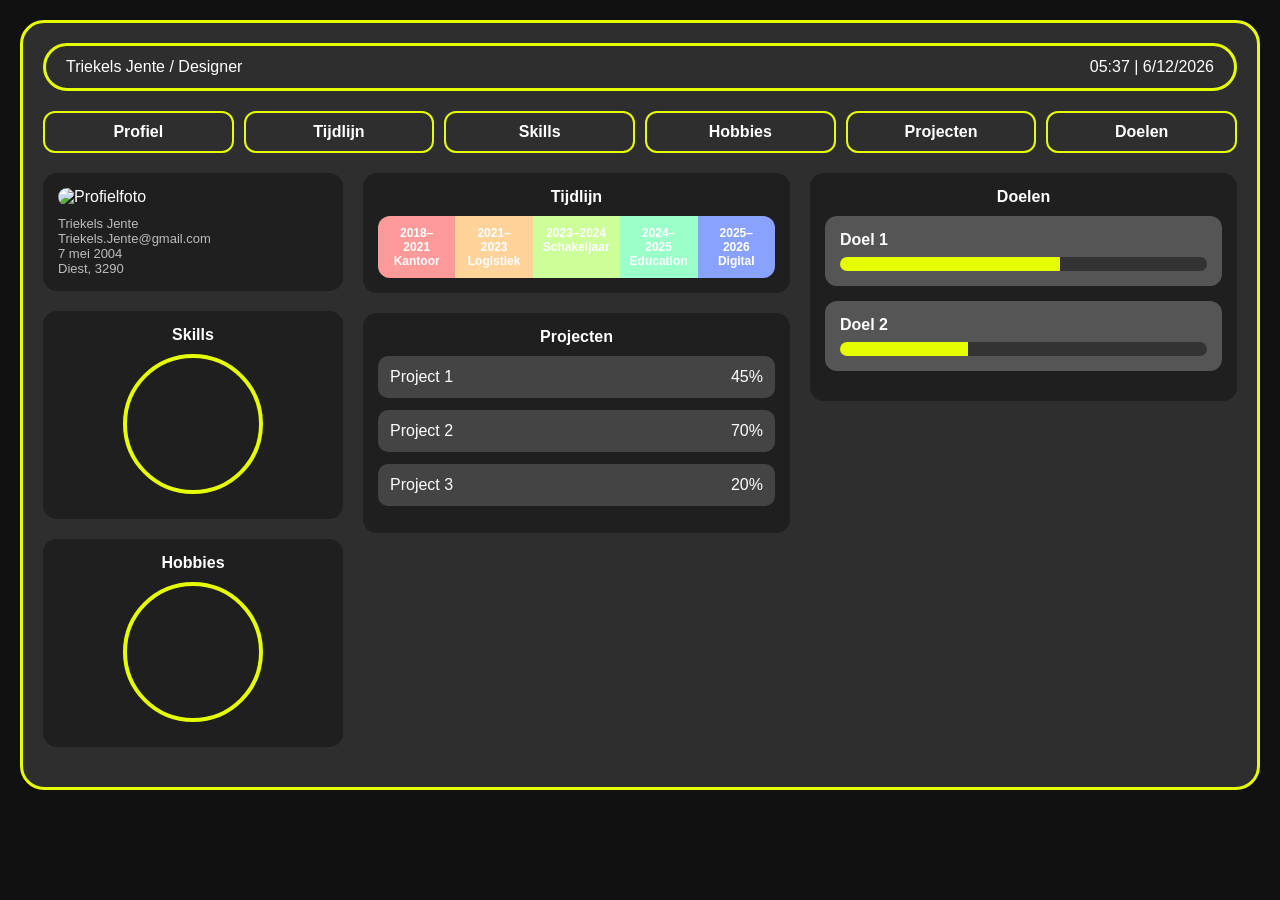
==== index.html @ 3370ee52 "De oorspronkelijke dashboard-code is opgesplitst in drie aparte bestanden Er is een logische mappens" ====
<!DOCTYPE html>
<html lang="nl">
<head>
    <meta charset="UTF-8">
    <meta name="viewport" content="width=device-width, initial-scale=1.0">
    <title>Dashboard Triekels Jente</title>

    <!-- CSS -->
    <link rel="stylesheet" href="stijl.css">

</head>
<body>

<div class="dashboard">

    <!-- Header -->
    <header class="dashboard-header">
        <div class="dashboard-title">Triekels Jente / Designer</div>
        <div class="dashboard-time" id="clock"></div>
    </header>

    <!-- Navigation -->
    <nav class="dashboard-nav">
        <div class="nav-item">Profiel</div>
        <div class="nav-item">Tijdlijn</div>
        <div class="nav-item">Skills</div>
        <div class="nav-item">Hobbies</div>
        <div class="nav-item">Projecten</div>
        <div class="nav-item">Doelen</div>
    </nav>

    <!-- Content -->
    <main class="dashboard-content">

        <!-- Left column -->
        <section class="column-left">

            <div class="panel profile-card">
                <img src="https://via.placeholder.com/260x180" alt="Profielfoto">
                <div class="profile-info">
                    Triekels Jente<br>
                    Triekels.Jente@gmail.com<br>
                    7 mei 2004<br>
                    Diest, 3290
                </div>
            </div>

            <div class="panel">
                <div class="panel-title">Skills</div>
                <div class="chart-placeholder"></div>
            </div>

            <div class="panel">
                <div class="panel-title">Hobbies</div>
                <div class="chart-placeholder"></div>
            </div>

        </section>

        <!-- Middle column -->
        <section class="column-middle">

            <div class="panel">
                <div class="panel-title">Tijdlijn</div>
                <div class="timeline">
                    <div class="timeline-block kantoor">2018–2021<br>Kantoor</div>
                    <div class="timeline-block logistiek">2021–2023<br>Logistiek</div>
                    <div class="timeline-block schakeljaar">2023–2024<br>Schakeljaar</div>
                    <div class="timeline-block education">2024–2025<br>Education</div>
                    <div class="timeline-block digital">2025–2026<br>Digital</div>
                </div>
            </div>

            <div class="panel">
                <div class="panel-title">Projecten</div>
                <div class="project"><span>Project 1</span><span>45%</span></div>
                <div class="project"><span>Project 2</span><span>70%</span></div>
                <div class="project"><span>Project 3</span><span>20%</span></div>
            </div>

        </section>

        <!-- Right column -->
        <section class="column-right">

            <div class="panel">
                <div class="panel-title">Doelen</div>

                <div class="goal">
                    <strong>Doel 1</strong>
                    <div class="progress-bar">
                        <div class="progress" data-progress="60"></div>
                    </div>
                </div>

                <div class="goal">
                    <strong>Doel 2</strong>
                    <div class="progress-bar">
                        <div class="progress" data-progress="35"></div>
                    </div>
                </div>

            </div>

        </section>

    </main>
</div>

<!-- JavaScript -->
<script defer src="javascript.js"></script>
</body>
</html>
---- stijl.css ----
:root {
    --bg-dark: #2e2e2e;
    --bg-panel: #1f1f1f;
    --accent: #e6ff00;
    --text-light: #ffffff;
    --text-muted: #bdbdbd;
    --panel-radius: 14px;
}

* {
    box-sizing: border-box;
    font-family: Arial, Helvetica, sans-serif;
}

body {
    margin: 0;
    background: #111;
    color: var(--text-light);
}

.dashboard {
    margin: 20px;
    border: 3px solid var(--accent);
    border-radius: 24px;
    padding: 20px;
    background: var(--bg-dark);
}

/* Header */
.dashboard-header {
    display: flex;
    justify-content: space-between;
    align-items: center;
    border: 3px solid var(--accent);
    border-radius: 30px;
    padding: 12px 20px;
    margin-bottom: 20px;
}

/* Navigation */
.dashboard-nav {
    display: grid;
    grid-template-columns: repeat(6, 1fr);
    gap: 10px;
    margin-bottom: 20px;
}

.nav-item {
    border: 2px solid var(--accent);
    border-radius: 12px;
    text-align: center;
    padding: 10px;
    font-weight: bold;
    cursor: pointer;
}

/* Layout */
.dashboard-content {
    display: grid;
    grid-template-columns: 300px 1fr 1fr;
    gap: 20px;
}

/* Panels */
.panel {
    background: var(--bg-panel);
    border-radius: var(--panel-radius);
    padding: 15px;
    margin-bottom: 20px;
}

.panel-title {
    text-align: center;
    font-weight: bold;
    margin-bottom: 10px;
}

/* Profile */
.profile-card img {
    width: 100%;
    border-radius: 12px;
    margin-bottom: 10px;
}

.profile-info {
    font-size: 13px;
    color: var(--text-muted);
}

/* Timeline */
.timeline {
    display: flex;
    border-radius: 12px;
    overflow: hidden;
}

.timeline-block {
    flex: 1;
    padding: 10px;
    font-size: 12px;
    font-weight: bold;
    text-align: center;
}

.kantoor { background: #ff9a9a; }
.logistiek { background: #ffd39a; }
.schakeljaar { background: #ccff99; }
.education { background: #9affc9; }
.digital { background: #8aa2ff; }

/* Projects */
.project {
    display: flex;
    justify-content: space-between;
    background: #444;
    padding: 12px;
    border-radius: 10px;
    margin-bottom: 12px;
}

/* Goals */
.goal {
    background: #555;
    border-radius: 12px;
    padding: 15px;
    margin-bottom: 15px;
}

.progress-bar {
    background: #333;
    height: 14px;
    border-radius: 10px;
    overflow: hidden;
    margin-top: 8px;
}

.progress {
    background: var(--accent);
    height: 100%;
    width: 0%;
    transition: width 0.6s ease;
}

/* Charts placeholder */
.chart-placeholder {
    width: 140px;
    height: 140px;
    border-radius: 50%;
    border: 4px solid var(--accent);
    margin: 10px auto;
}
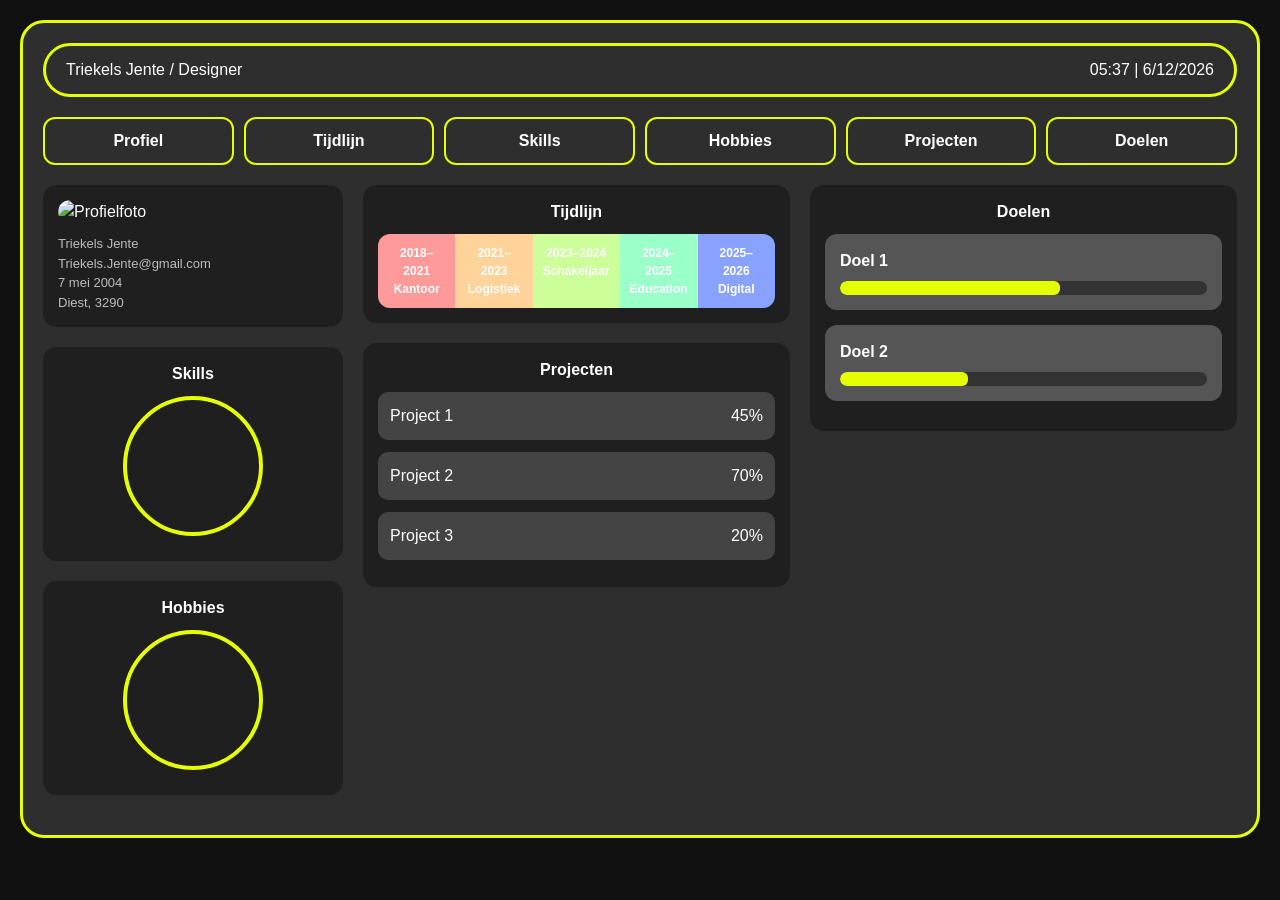
==== commit 659c4387: "De oorspronkelijke dashboard-code is opgesplitst in drie aparte bestanden Er is een logische mappens" ====
--- a/index.html
+++ b/index.html
@@ -4,6 +4,7 @@
     <meta charset="UTF-8">
     <meta name="viewport" content="width=device-width, initial-scale=1.0">
     <title>Dashboard Triekels Jente</title>
+    <link rel="stylesheet" href="https://cdn.jsdelivr.net/npm/bootstrap@5.3.2/dist/css/bootstrap.min.css">
 
     <!-- CSS -->
     <link rel="stylesheet" href="stijl.css">
--- a/stijl.css
+++ b/stijl.css
@@ -6,6 +6,7 @@
     --text-muted: #bdbdbd;
     --panel-radius: 14px;
 }
+
 
 * {
     box-sizing: border-box;
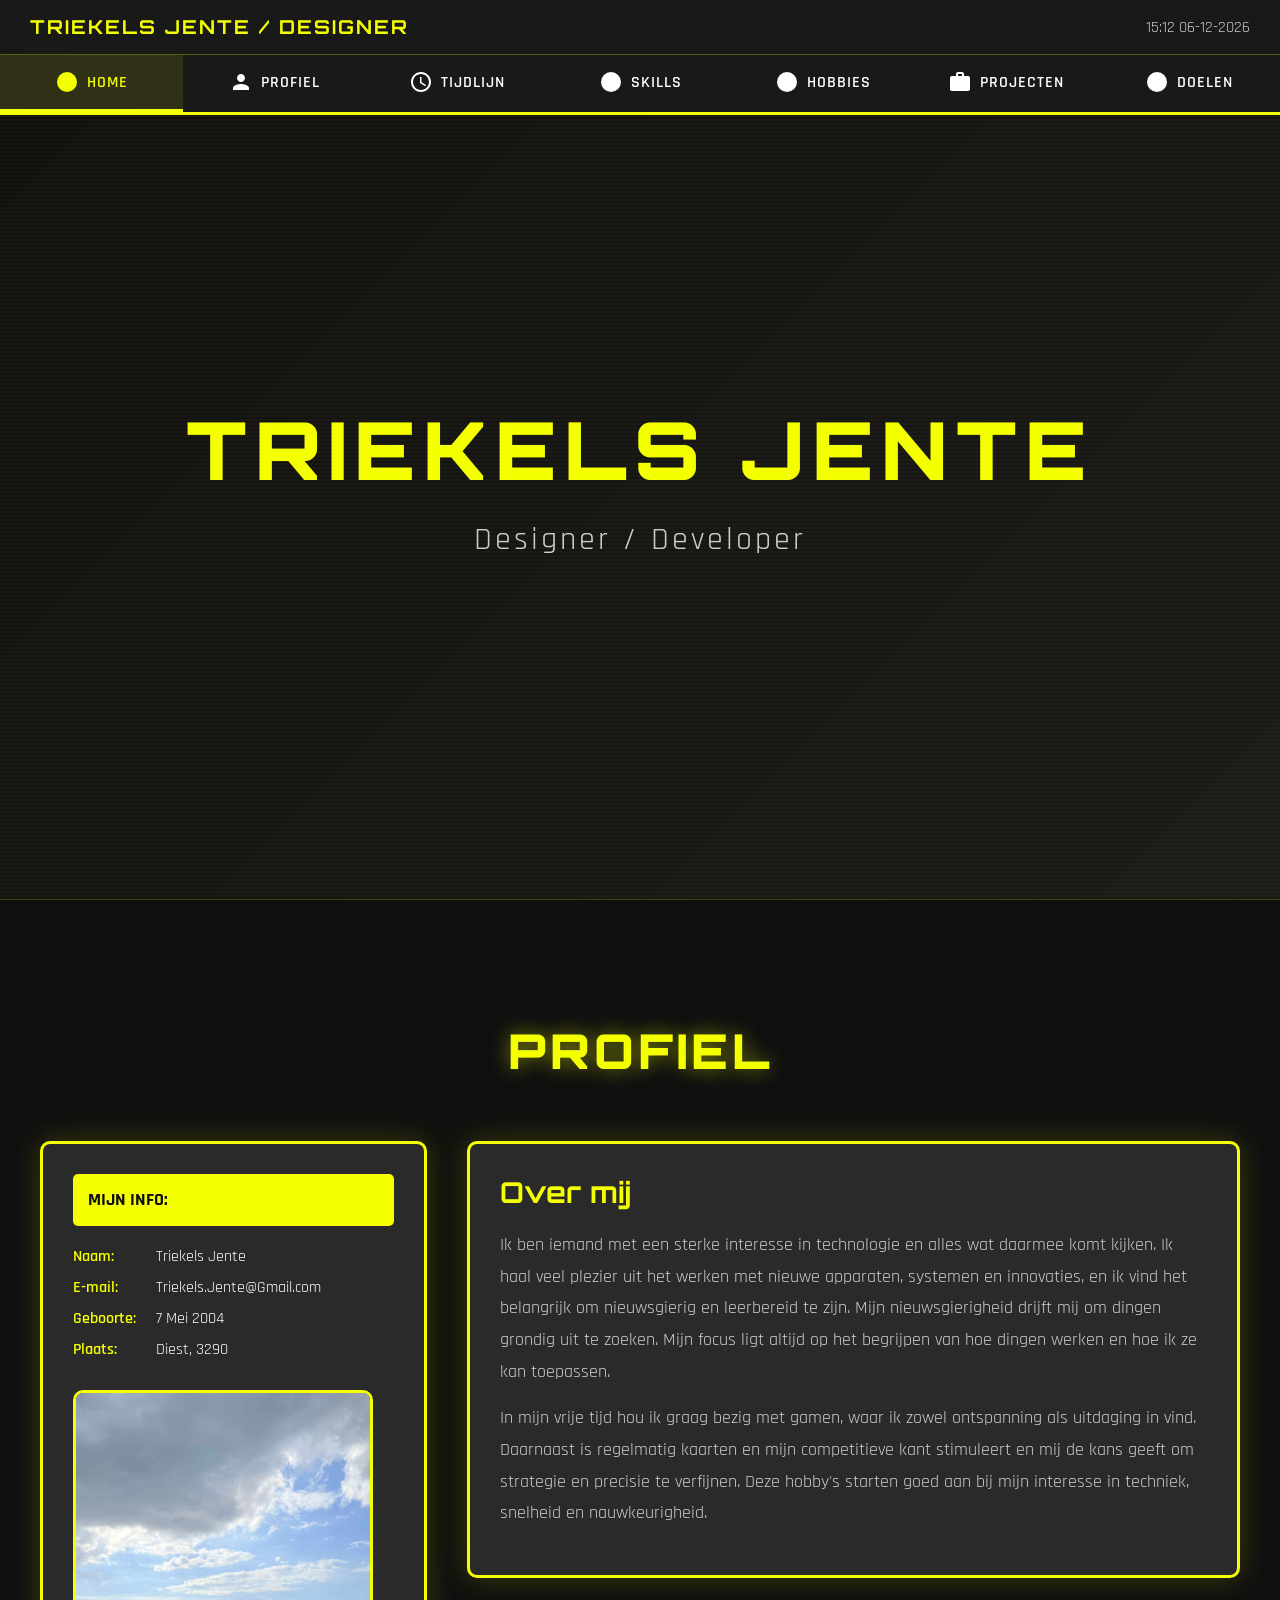
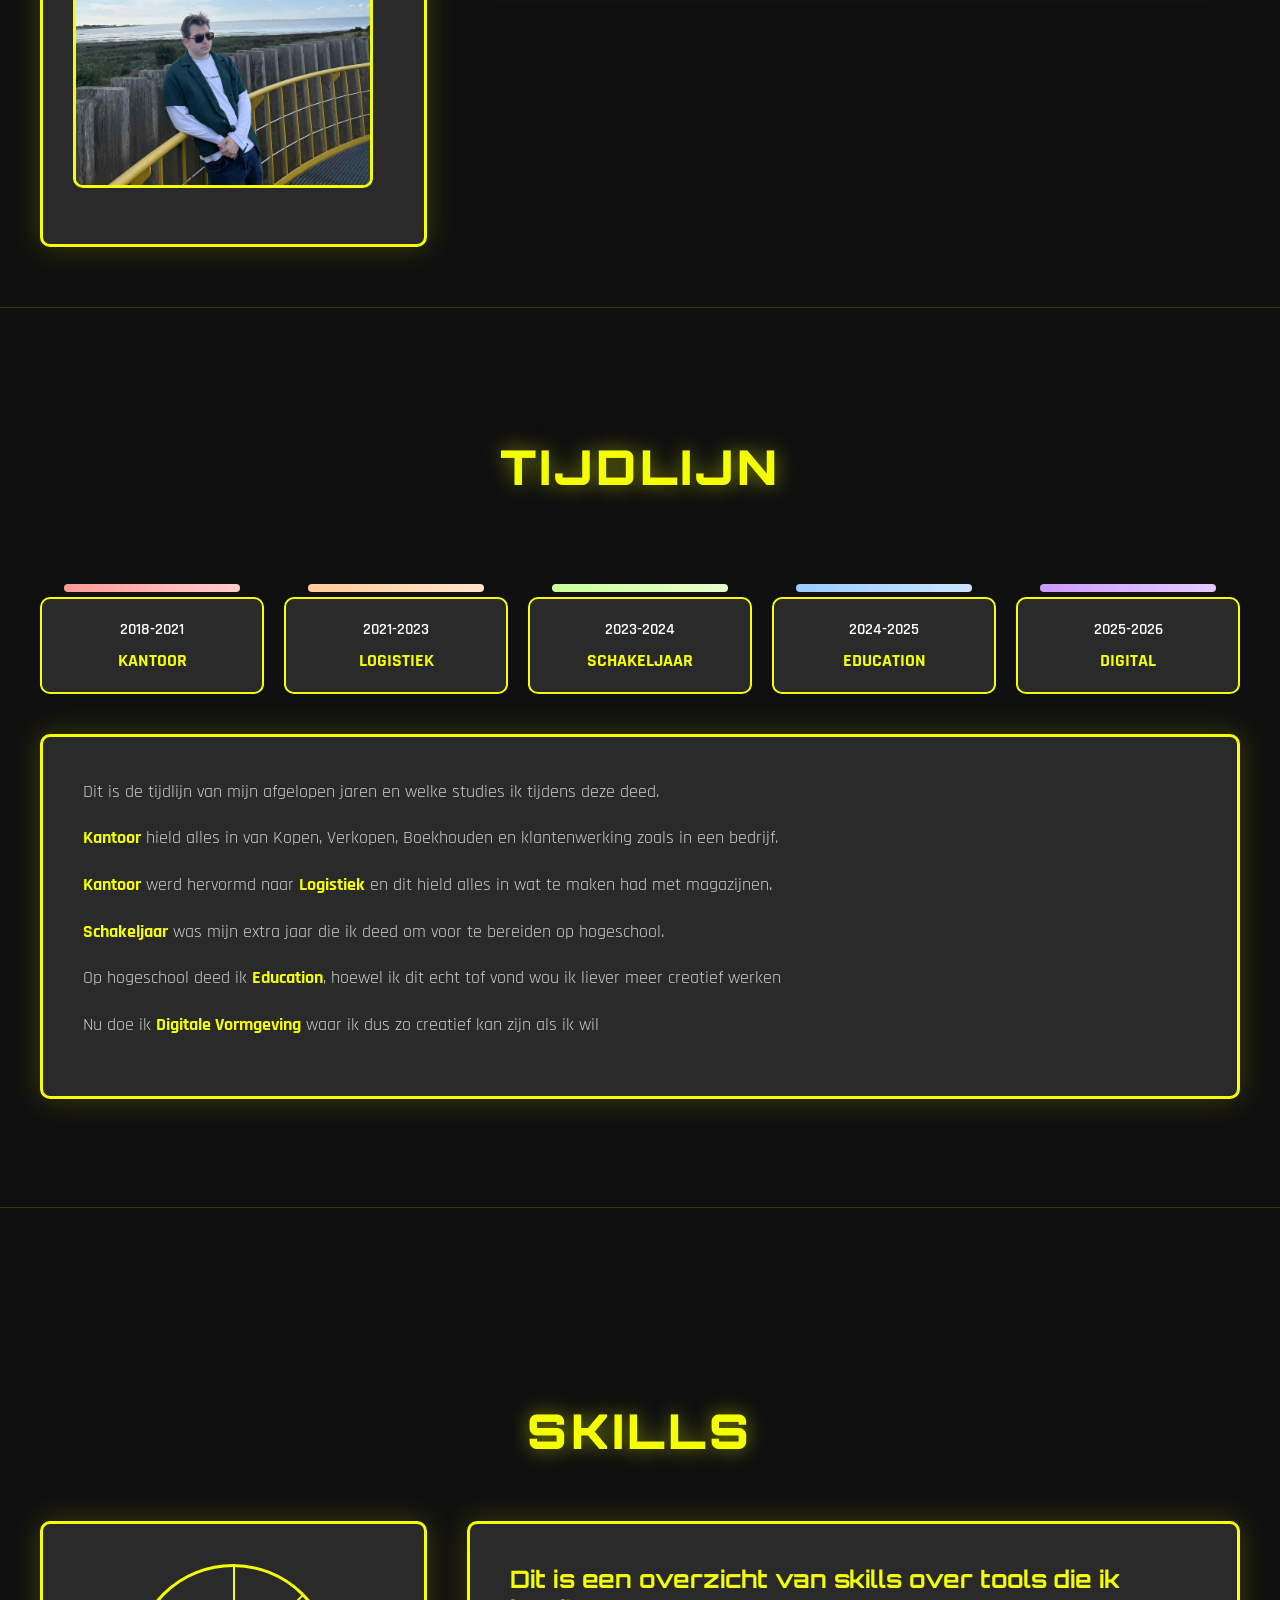
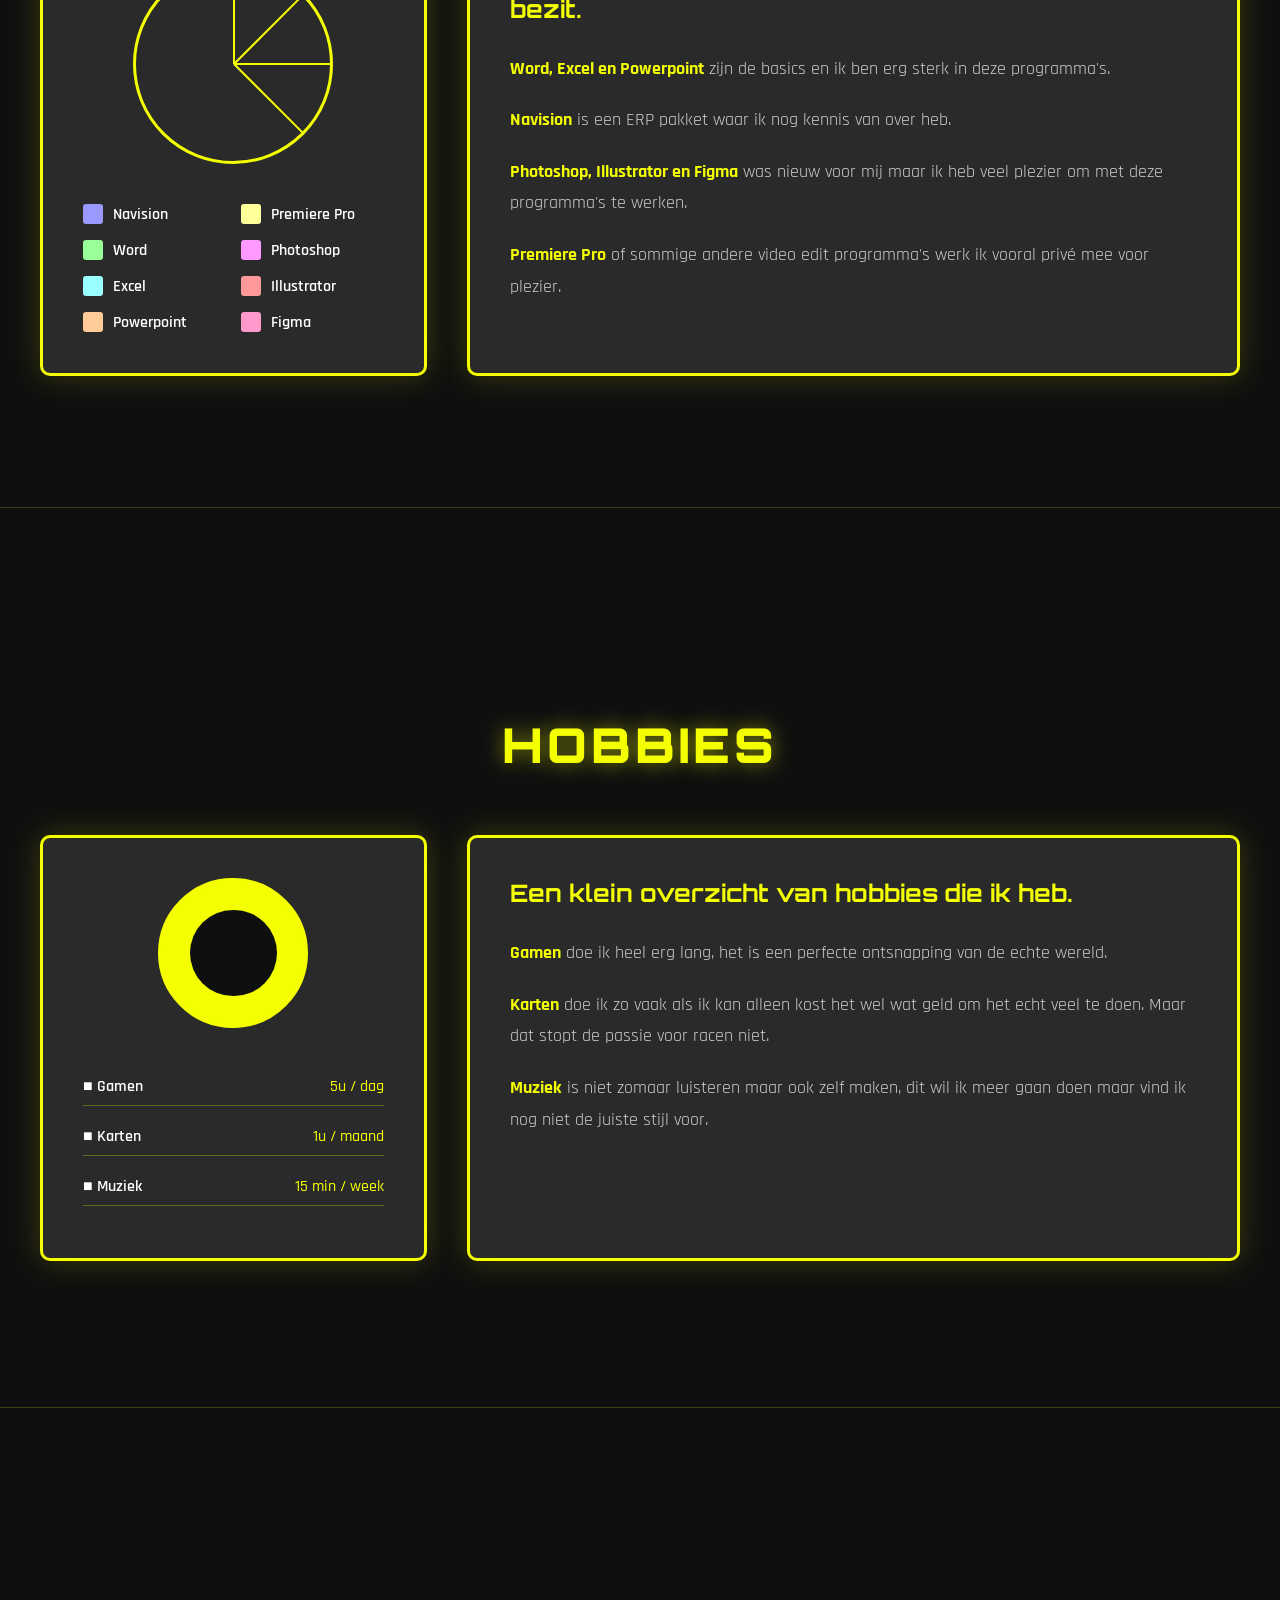
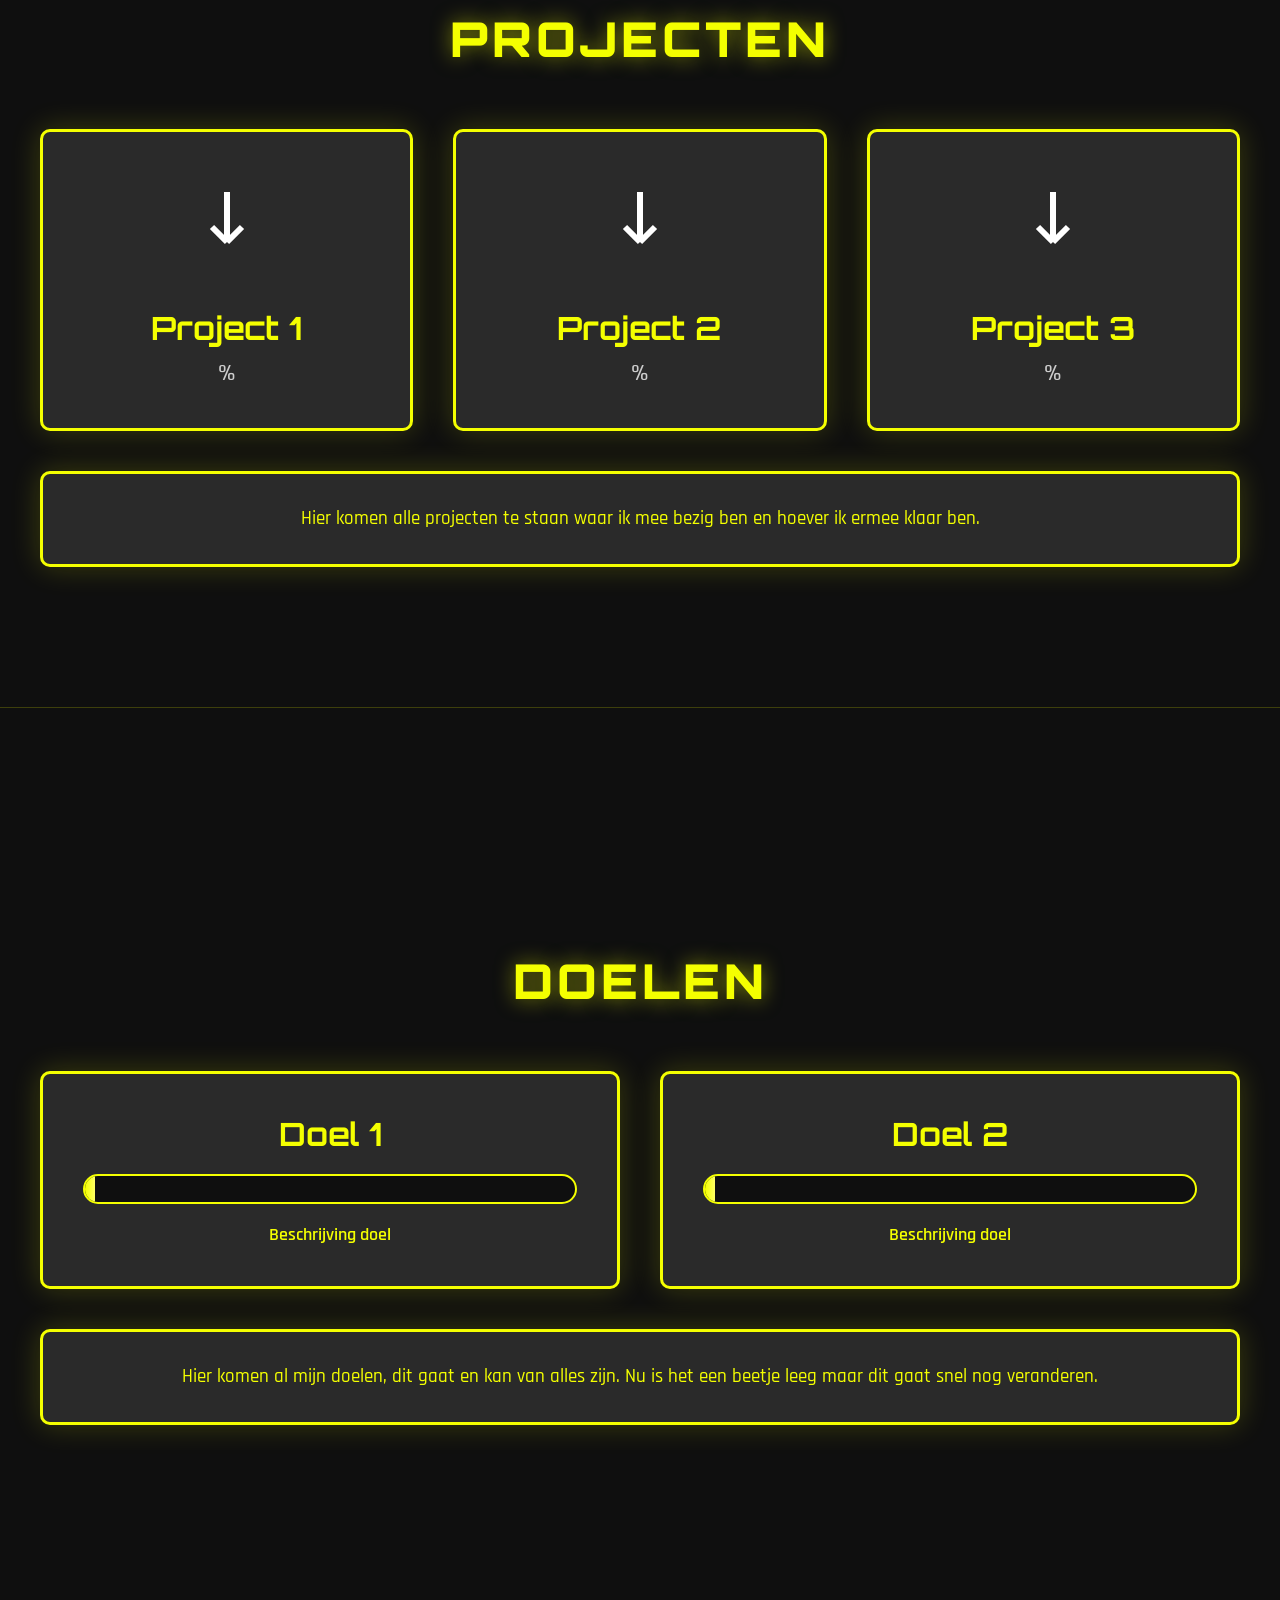
==== commit 50e4f733: "HTML structuur met 7 secties Styling met neon geel/zwart thema  Navigatie, smooth scroll en animatie" ====
--- a/index.html
+++ b/index.html
@@ -3,112 +3,286 @@
 <head>
     <meta charset="UTF-8">
     <meta name="viewport" content="width=device-width, initial-scale=1.0">
-    <title>Dashboard Triekels Jente</title>
-    <link rel="stylesheet" href="https://cdn.jsdelivr.net/npm/bootstrap@5.3.2/dist/css/bootstrap.min.css">
-
-    <!-- CSS -->
+    <title>Triekels Jente - Portfolio</title>
+    <link href="https://fonts.googleapis.com/css2?family=Orbitron:wght@400;700;900&family=Rajdhani:wght@300;400;500;600;700&display=swap" rel="stylesheet">
     <link rel="stylesheet" href="stijl.css">
-
 </head>
 <body>
-
-<div class="dashboard">
-
-    <!-- Header -->
-    <header class="dashboard-header">
-        <div class="dashboard-title">Triekels Jente / Designer</div>
-        <div class="dashboard-time" id="clock"></div>
-    </header>
-
-    <!-- Navigation -->
-    <nav class="dashboard-nav">
-        <div class="nav-item">Profiel</div>
-        <div class="nav-item">Tijdlijn</div>
-        <div class="nav-item">Skills</div>
-        <div class="nav-item">Hobbies</div>
-        <div class="nav-item">Projecten</div>
-        <div class="nav-item">Doelen</div>
-    </nav>
-
-    <!-- Content -->
-    <main class="dashboard-content">
-
-        <!-- Left column -->
-        <section class="column-left">
-
-            <div class="panel profile-card">
-                <img src="https://via.placeholder.com/260x180" alt="Profielfoto">
-                <div class="profile-info">
-                    Triekels Jente<br>
-                    Triekels.Jente@gmail.com<br>
-                    7 mei 2004<br>
-                    Diest, 3290
-                </div>
-            </div>
-
-            <div class="panel">
-                <div class="panel-title">Skills</div>
-                <div class="chart-placeholder"></div>
-            </div>
-
-            <div class="panel">
-                <div class="panel-title">Hobbies</div>
-                <div class="chart-placeholder"></div>
-            </div>
-
-        </section>
-
-        <!-- Middle column -->
-        <section class="column-middle">
-
-            <div class="panel">
-                <div class="panel-title">Tijdlijn</div>
-                <div class="timeline">
-                    <div class="timeline-block kantoor">2018–2021<br>Kantoor</div>
-                    <div class="timeline-block logistiek">2021–2023<br>Logistiek</div>
-                    <div class="timeline-block schakeljaar">2023–2024<br>Schakeljaar</div>
-                    <div class="timeline-block education">2024–2025<br>Education</div>
-                    <div class="timeline-block digital">2025–2026<br>Digital</div>
-                </div>
-            </div>
-
-            <div class="panel">
-                <div class="panel-title">Projecten</div>
-                <div class="project"><span>Project 1</span><span>45%</span></div>
-                <div class="project"><span>Project 2</span><span>70%</span></div>
-                <div class="project"><span>Project 3</span><span>20%</span></div>
-            </div>
-
-        </section>
-
-        <!-- Right column -->
-        <section class="column-right">
-
-            <div class="panel">
-                <div class="panel-title">Doelen</div>
-
-                <div class="goal">
-                    <strong>Doel 1</strong>
-                    <div class="progress-bar">
-                        <div class="progress" data-progress="60"></div>
-                    </div>
-                </div>
-
-                <div class="goal">
-                    <strong>Doel 2</strong>
-                    <div class="progress-bar">
-                        <div class="progress" data-progress="35"></div>
-                    </div>
-                </div>
-
-            </div>
-
-        </section>
-
-    </main>
-</div>
-
-<!-- JavaScript -->
-<script defer src="javascript.js"></script>
+<!-- Navigation -->
+<nav>
+    <div class="nav-header">
+        <div class="nav-title">Triekels Jente / Designer</div>
+        <div class="nav-time">15:12 <span id="current-date">11/12/2025</span></div>
+    </div>
+    <ul class="nav-links">
+        <li><a href="#home" class="nav-link active">
+            <svg class="nav-icon" viewBox="0 0 24 24"><circle cx="12" cy="12" r="10"/></svg>
+            Home
+        </a></li>
+        <li><a href="#profiel" class="nav-link">
+            <svg class="nav-icon" viewBox="0 0 24 24"><path d="M12 12c2.21 0 4-1.79 4-4s-1.79-4-4-4-4 1.79-4 4 1.79 4 4 4zm0 2c-2.67 0-8 1.34-8 4v2h16v-2c0-2.66-5.33-4-8-4z"/></svg>
+            Profiel
+        </a></li>
+        <li><a href="#tijdlijn" class="nav-link">
+            <svg class="nav-icon" viewBox="0 0 24 24"><path d="M11.99 2C6.47 2 2 6.48 2 12s4.47 10 9.99 10C17.52 22 22 17.52 22 12S17.52 2 11.99 2zM12 20c-4.42 0-8-3.58-8-8s3.58-8 8-8 8 3.58 8 8-3.58 8-8 8zm.5-13H11v6l5.25 3.15.75-1.23-4.5-2.67z"/></svg>
+            Tijdlijn
+        </a></li>
+        <li><a href="#skills" class="nav-link">
+            <svg class="nav-icon" viewBox="0 0 24 24"><circle cx="12" cy="12" r="10"/></svg>
+            Skills
+        </a></li>
+        <li><a href="#hobbies" class="nav-link">
+            <svg class="nav-icon" viewBox="0 0 24 24"><circle cx="12" cy="12" r="10"/></svg>
+            Hobbies
+        </a></li>
+        <li><a href="#projecten" class="nav-link">
+            <svg class="nav-icon" viewBox="0 0 24 24"><path d="M20 6h-4V4c0-1.11-.89-2-2-2h-4c-1.11 0-2 .89-2 2v2H4c-1.11 0-1.99.89-1.99 2L2 19c0 1.11.89 2 2 2h16c1.11 0 2-.89 2-2V8c0-1.11-.89-2-2-2zm-6 0h-4V4h4v2z"/></svg>
+            Projecten
+        </a></li>
+        <li><a href="#doelen" class="nav-link">
+            <svg class="nav-icon" viewBox="0 0 24 24"><circle cx="12" cy="12" r="10"/><circle cx="12" cy="12" r="6"/><circle cx="12" cy="12" r="2"/></svg>
+            Doelen
+        </a></li>
+    </ul>
+</nav>
+
+<!-- Home Section -->
+<section id="home">
+    <div class="container">
+        <div class="home-content">
+            <h1 class="home-title">Triekels Jente</h1>
+            <p class="home-subtitle">Designer / Developer</p>
+        </div>
+    </div>
+</section>
+
+<!-- Profiel Section -->
+<section id="profiel">
+    <div class="container">
+        <h2 class="section-title">Profiel</h2>
+        <div class="profiel-grid">
+            <div class="profiel-card">
+                <div class="profiel-info">
+                    <div class="info-header">Mijn Info:</div>
+                    <div class="info-grid">
+                        <span class="info-label">Naam:</span>
+                        <span>Triekels Jente</span>
+                        <span class="info-label">E-mail:</span>
+                        <span>Triekels.Jente@Gmail.com</span>
+                        <span class="info-label">Geboorte:</span>
+                        <span>7 Mei 2004</span>
+                        <span class="info-label">Plaats:</span>
+                        <span>Diest, 3290</span>
+                    </div>
+                </div>
+                <img src="Foto's/fcv.jpg" alt="Profielfoto" class="profiel-image"/>
+            </div>
+            <div class="profiel-card about-section">
+                <h3>Over mij</h3>
+                <p>Ik ben iemand met een sterke interesse in technologie en alles wat daarmee komt kijken. Ik haal veel plezier uit het werken met nieuwe apparaten, systemen en innovaties, en ik vind het belangrijk om nieuwsgierig en leerbereid te zijn. Mijn nieuwsgierigheid drijft mij om dingen grondig uit te zoeken. Mijn focus ligt altijd op het begrijpen van hoe dingen werken en hoe ik ze kan toepassen.</p>
+                <p>In mijn vrije tijd hou ik graag bezig met gamen, waar ik zowel ontspanning als uitdaging in vind. Daarnaast is regelmatig kaarten en mijn competitieve kant stimuleert en mij de kans geeft om strategie en precisie te verfijnen. Deze hobby's starten goed aan bij mijn interesse in techniek, snelheid en nauwkeurigheid.</p>
+            </div>
+        </div>
+    </div>
+</section>
+
+<!-- Tijdlijn Section -->
+<section id="tijdlijn">
+    <div class="container">
+        <h2 class="section-title">Tijdlijn</h2>
+        <div class="timeline-container">
+            <div class="timeline-header">
+                <div class="timeline-period">
+                    <div class="period-color" style="background: linear-gradient(90deg, #ff9999, #ffcccc);"></div>
+                    <h3>2018-2021</h3>
+                    <div class="category">Kantoor</div>
+                </div>
+                <div class="timeline-period">
+                    <div class="period-color" style="background: linear-gradient(90deg, #ffcc99, #ffe5cc);"></div>
+                    <h3>2021-2023</h3>
+                    <div class="category">Logistiek</div>
+                </div>
+                <div class="timeline-period">
+                    <div class="period-color" style="background: linear-gradient(90deg, #ccff99, #e5ffcc);"></div>
+                    <h3>2023-2024</h3>
+                    <div class="category">Schakeljaar</div>
+                </div>
+                <div class="timeline-period">
+                    <div class="period-color" style="background: linear-gradient(90deg, #99ccff, #cce5ff);"></div>
+                    <h3>2024-2025</h3>
+                    <div class="category">Education</div>
+                </div>
+                <div class="timeline-period">
+                    <div class="period-color" style="background: linear-gradient(90deg, #cc99ff, #e5ccff);"></div>
+                    <h3>2025-2026</h3>
+                    <div class="category">Digital</div>
+                </div>
+            </div>
+            <div class="timeline-content">
+                <p>Dit is de tijdlijn van mijn afgelopen jaren en welke studies ik tijdens deze deed.</p>
+                <p><strong>Kantoor</strong> hield alles in van Kopen, Verkopen, Boekhouden en klantenwerking zoals in een bedrijf.</p>
+                <p><strong>Kantoor</strong> werd hervormd naar <strong>Logistiek</strong> en dit hield alles in wat te maken had met magazijnen.</p>
+                <p><strong>Schakeljaar</strong> was mijn extra jaar die ik deed om voor te bereiden op hogeschool.</p>
+                <p>Op hogeschool deed ik <strong>Education</strong>, hoewel ik dit echt tof vond wou ik liever meer creatief werken</p>
+                <p>Nu doe ik <strong>Digitale Vormgeving</strong> waar ik dus zo creatief kan zijn als ik wil</p>
+            </div>
+        </div>
+    </div>
+</section>
+
+<!-- Skills Section -->
+<section id="skills">
+    <div class="container">
+        <h2 class="section-title">Skills</h2>
+        <div class="skills-grid">
+            <div class="skills-chart">
+                <div class="chart-circle">
+                    <div class="chart-segments">
+                        <div class="segment-line"></div>
+                        <div class="segment-line"></div>
+                        <div class="segment-line"></div>
+                        <div class="segment-line"></div>
+                    </div>
+                </div>
+                <div class="skills-legend">
+                    <div class="legend-item">
+                        <div class="legend-color" style="background: #9999ff;"></div>
+                        <span class="legend-text">Navision</span>
+                    </div>
+                    <div class="legend-item">
+                        <div class="legend-color" style="background: #ffff99;"></div>
+                        <span class="legend-text">Premiere Pro</span>
+                    </div>
+                    <div class="legend-item">
+                        <div class="legend-color" style="background: #99ff99;"></div>
+                        <span class="legend-text">Word</span>
+                    </div>
+                    <div class="legend-item">
+                        <div class="legend-color" style="background: #ff99ff;"></div>
+                        <span class="legend-text">Photoshop</span>
+                    </div>
+                    <div class="legend-item">
+                        <div class="legend-color" style="background: #99ffff;"></div>
+                        <span class="legend-text">Excel</span>
+                    </div>
+                    <div class="legend-item">
+                        <div class="legend-color" style="background: #ff9999;"></div>
+                        <span class="legend-text">Illustrator</span>
+                    </div>
+                    <div class="legend-item">
+                        <div class="legend-color" style="background: #ffcc99;"></div>
+                        <span class="legend-text">Powerpoint</span>
+                    </div>
+                    <div class="legend-item">
+                        <div class="legend-color" style="background: #ff99cc;"></div>
+                        <span class="legend-text">Figma</span>
+                    </div>
+                </div>
+            </div>
+            <div class="skills-description">
+                <h3>Dit is een overzicht van skills over tools die ik bezit.</h3>
+                <p><strong>Word, Excel en Powerpoint</strong> zijn de basics en ik ben erg sterk in deze programma's.</p>
+                <p><strong>Navision</strong> is een ERP pakket waar ik nog kennis van over heb.</p>
+                <p><strong>Photoshop, Illustrator en Figma</strong> was nieuw voor mij maar ik heb veel plezier om met deze programma's te werken.</p>
+                <p><strong>Premiere Pro</strong> of sommige andere video edit programma's werk ik vooral privé mee voor plezier.</p>
+            </div>
+        </div>
+    </div>
+</section>
+
+<!-- Hobbies Section -->
+<section id="hobbies">
+    <div class="container">
+        <h2 class="section-title">Hobbies</h2>
+        <div class="hobbies-grid">
+            <div class="hobbies-chart">
+                <div class="hobby-circle">
+                    <div class="hobby-inner"></div>
+                </div>
+                <div class="hobbies-list">
+                    <div class="hobby-item">
+                        <span class="hobby-name">■ Gamen</span>
+                        <span class="hobby-frequency">5u / dag</span>
+                    </div>
+                    <div class="hobby-item">
+                        <span class="hobby-name">■ Karten</span>
+                        <span class="hobby-frequency">1u / maand</span>
+                    </div>
+                    <div class="hobby-item">
+                        <span class="hobby-name">■ Muziek</span>
+                        <span class="hobby-frequency">15 min / week</span>
+                    </div>
+                </div>
+            </div>
+            <div class="hobbies-description">
+                <h3>Een klein overzicht van hobbies die ik heb.</h3>
+                <p><strong>Gamen</strong> doe ik heel erg lang, het is een perfecte ontsnapping van de echte wereld.</p>
+                <p><strong>Karten</strong> doe ik zo vaak als ik kan alleen kost het wel wat geld om het echt veel te doen. Maar dat stopt de passie voor racen niet.</p>
+                <p><strong>Muziek</strong> is niet zomaar luisteren maar ook zelf maken, dit wil ik meer gaan doen maar vind ik nog niet de juiste stijl voor.</p>
+            </div>
+        </div>
+    </div>
+</section>
+
+<!-- Projecten Section -->
+<section id="projecten">
+    <div class="container">
+        <h2 class="section-title">Projecten</h2>
+        <div class="projecten-grid">
+            <div class="project-card">
+                <svg class="project-arrow" viewBox="0 0 100 100">
+                    <path d="M50 20 L50 70 M50 70 L35 55 M50 70 L65 55" stroke="currentColor" stroke-width="6" fill="none"/>
+                </svg>
+                <div class="project-title">Project 1</div>
+                <div class="project-percentage">%</div>
+            </div>
+            <div class="project-card">
+                <svg class="project-arrow" viewBox="0 0 100 100">
+                    <path d="M50 20 L50 70 M50 70 L35 55 M50 70 L65 55" stroke="currentColor" stroke-width="6" fill="none"/>
+                </svg>
+                <div class="project-title">Project 2</div>
+                <div class="project-percentage">%</div>
+            </div>
+            <div class="project-card">
+                <svg class="project-arrow" viewBox="0 0 100 100">
+                    <path d="M50 20 L50 70 M50 70 L35 55 M50 70 L65 55" stroke="currentColor" stroke-width="6" fill="none"/>
+                </svg>
+                <div class="project-title">Project 3</div>
+                <div class="project-percentage">%</div>
+            </div>
+            <div class="projecten-description">
+                <p>Hier komen alle projecten te staan waar ik mee bezig ben en hoever ik ermee klaar ben.</p>
+            </div>
+        </div>
+    </div>
+</section>
+
+<!-- Doelen Section -->
+<section id="doelen">
+    <div class="container">
+        <h2 class="section-title">Doelen</h2>
+        <div class="doelen-grid">
+            <div class="doel-card">
+                <div class="doel-title">Doel 1</div>
+                <div class="doel-progress">
+                    <div class="doel-progress-bar" data-progress="0">%</div>
+                </div>
+                <div class="doel-description">Beschrijving doel</div>
+            </div>
+            <div class="doel-card">
+                <div class="doel-title">Doel 2</div>
+                <div class="doel-progress">
+                    <div class="doel-progress-bar" data-progress="0">%</div>
+                </div>
+                <div class="doel-description">Beschrijving doel</div>
+            </div>
+            <div class="doelen-description">
+                <p>Hier komen al mijn doelen, dit gaat en kan van alles zijn. Nu is het een beetje leeg maar dit gaat snel nog veranderen.</p>
+            </div>
+        </div>
+    </div>
+</section>
+
+<script src="javascript.js"></script>
 </body>
-</html>
+</html>
--- a/stijl.css
+++ b/stijl.css
@@ -1,152 +1,749 @@
+/* ========================
+   CSS Variables (Colors)
+   ======================== */
 :root {
-    --bg-dark: #2e2e2e;
-    --bg-panel: #1f1f1f;
-    --accent: #e6ff00;
-    --text-light: #ffffff;
-    --text-muted: #bdbdbd;
-    --panel-radius: 14px;
-}
-
-
+    --neon-yellow: #f4ff00;
+    --dark-bg: #1a1a1a;
+    --darker-bg: #0f0f0f;
+    --card-bg: #2a2a2a;
+    --text-primary: #ffffff;
+    --text-secondary: #cccccc;
+    --border-color: #f4ff00;
+}
+
+/* ========================
+   Reset & Base Styles
+   ======================== */
 * {
+    margin: 0;
+    padding: 0;
     box-sizing: border-box;
-    font-family: Arial, Helvetica, sans-serif;
 }
 
 body {
-    margin: 0;
-    background: #111;
-    color: var(--text-light);
-}
-
-.dashboard {
-    margin: 20px;
-    border: 3px solid var(--accent);
-    border-radius: 24px;
-    padding: 20px;
-    background: var(--bg-dark);
-}
-
-/* Header */
-.dashboard-header {
+    font-family: 'Rajdhani', sans-serif;
+    background: var(--darker-bg);
+    color: var(--text-primary);
+    overflow-x: hidden;
+    scroll-behavior: smooth;
+}
+
+/* ========================
+   Navigation
+   ======================== */
+nav {
+    position: fixed;
+    top: 0;
+    left: 0;
+    right: 0;
+    z-index: 1000;
+    background: rgba(26, 26, 26, 0.95);
+    backdrop-filter: blur(10px);
+    border-bottom: 3px solid var(--neon-yellow);
+}
+
+.nav-header {
     display: flex;
     justify-content: space-between;
     align-items: center;
-    border: 3px solid var(--accent);
-    border-radius: 30px;
-    padding: 12px 20px;
+    padding: 15px 30px;
+    border-bottom: 1px solid rgba(244, 255, 0, 0.3);
+}
+
+.nav-title {
+    font-family: 'Orbitron', sans-serif;
+    font-size: 1.2rem;
+    font-weight: 700;
+    color: var(--neon-yellow);
+    text-transform: uppercase;
+    letter-spacing: 2px;
+}
+
+.nav-time {
+    font-size: 1rem;
+    color: var(--text-secondary);
+}
+
+.nav-links {
+    display: flex;
+    justify-content: space-around;
+    padding: 0;
+    list-style: none;
+}
+
+.nav-links li {
+    flex: 1;
+}
+
+.nav-links a {
+    display: flex;
+    align-items: center;
+    justify-content: center;
+    padding: 15px 20px;
+    color: var(--text-primary);
+    text-decoration: none;
+    font-weight: 600;
+    font-size: 1rem;
+    transition: all 0.3s ease;
+    border-bottom: 3px solid transparent;
+    text-transform: uppercase;
+    letter-spacing: 1px;
+}
+
+.nav-links a:hover,
+.nav-links a.active {
+    color: var(--neon-yellow);
+    background: rgba(244, 255, 0, 0.1);
+    border-bottom-color: var(--neon-yellow);
+}
+
+.nav-icon {
+    width: 24px;
+    height: 24px;
+    margin-right: 8px;
+    fill: currentColor;
+}
+
+/* ========================
+   Sections & Container
+   ======================== */
+section {
+    min-height: 100vh;
+    padding: 120px 40px 60px;
+    display: flex;
+    align-items: center;
+    justify-content: center;
+    border-bottom: 1px solid rgba(244, 255, 0, 0.2);
+}
+
+.container {
+    max-width: 1400px;
+    width: 100%;
+    margin: 0 auto;
+}
+
+.section-title {
+    font-family: 'Orbitron', sans-serif;
+    font-size: 3rem;
+    font-weight: 900;
+    color: var(--neon-yellow);
+    text-align: center;
+    margin-bottom: 60px;
+    text-transform: uppercase;
+    letter-spacing: 4px;
+    text-shadow: 0 0 20px rgba(244, 255, 0, 0.5);
+}
+
+/* ========================
+   Home Section
+   ======================== */
+#home {
+    background: linear-gradient(135deg, var(--darker-bg) 0%, var(--dark-bg) 100%);
+    position: relative;
+    overflow: hidden;
+}
+
+#home::before {
+    content: '';
+    position: absolute;
+    top: 0;
+    left: 0;
+    right: 0;
+    bottom: 0;
+    background:
+            repeating-linear-gradient(
+                    0deg,
+                    transparent,
+                    transparent 2px,
+                    rgba(244, 255, 0, 0.03) 2px,
+                    rgba(244, 255, 0, 0.03) 4px
+            );
+    pointer-events: none;
+}
+
+.home-content {
+    text-align: center;
+    position: relative;
+    z-index: 1;
+}
+
+.home-title {
+    font-family: 'Orbitron', sans-serif;
+    font-size: 5rem;
+    font-weight: 900;
+    color: var(--neon-yellow);
     margin-bottom: 20px;
-}
-
-/* Navigation */
-.dashboard-nav {
+    text-transform: uppercase;
+    letter-spacing: 8px;
+    animation: glowPulse 2s ease-in-out infinite;
+}
+
+.home-subtitle {
+    font-size: 2rem;
+    color: var(--text-secondary);
+    font-weight: 400;
+    letter-spacing: 3px;
+}
+
+@keyframes glowPulse {
+    0%, 100% {
+        text-shadow: 0 0 20px rgba(244, 255, 0, 0.5), 0 0 40px rgba(244, 255, 0, 0.3);
+    }
+    50% {
+        text-shadow: 0 0 30px rgba(244, 255, 0, 0.8), 0 0 60px rgba(244, 255, 0, 0.5);
+    }
+}
+
+/* ========================
+   Profiel Section
+   ======================== */
+.profiel-grid {
     display: grid;
-    grid-template-columns: repeat(6, 1fr);
+    grid-template-columns: 1fr 2fr;
+    gap: 40px;
+    align-items: start;
+}
+
+.profiel-card {
+    background: var(--card-bg);
+    border: 3px solid var(--neon-yellow);
+    border-radius: 10px;
+    padding: 30px;
+    box-shadow: 0 0 30px rgba(244, 255, 0, 0.2);
+}
+
+.profiel-info {
+    margin-bottom: 30px;
+}
+
+.info-header {
+    background: var(--neon-yellow);
+    color: var(--darker-bg);
+    padding: 15px;
+    border-radius: 5px;
+    font-weight: 700;
+    font-size: 1.1rem;
+    margin-bottom: 20px;
+    text-transform: uppercase;
+}
+
+.info-grid {
+    display: grid;
+    grid-template-columns: auto 1fr;
+    gap: 10px 20px;
+    font-size: 1rem;
+}
+
+.info-label {
+    font-weight: 600;
+    color: var(--neon-yellow);
+}
+
+.profiel-image {
+    width: 100%;
+    max-width: 300px;
+    height: auto;
+    border-radius: 10px;
+    border: 3px solid var(--neon-yellow);
+    margin-bottom: 20px;
+    object-fit: cover;
+}
+
+.about-section h3 {
+    color: var(--neon-yellow);
+    font-size: 1.8rem;
+    margin-bottom: 20px;
+    font-family: 'Orbitron', sans-serif;
+}
+
+.about-section p {
+    line-height: 1.8;
+    color: var(--text-secondary);
+    margin-bottom: 15px;
+    font-size: 1.1rem;
+}
+
+/* ========================
+   Tijdlijn Section
+   ======================== */
+.timeline-container {
+    position: relative;
+    padding: 40px 0;
+}
+
+.timeline-header {
+    display: grid;
+    grid-template-columns: repeat(5, 1fr);
+    gap: 20px;
+    margin-bottom: 40px;
+    text-align: center;
+}
+
+.timeline-period {
+    background: var(--card-bg);
+    border: 2px solid var(--neon-yellow);
+    border-radius: 10px;
+    padding: 20px 10px;
+    position: relative;
+}
+
+.timeline-period h3 {
+    font-size: 1rem;
+    color: var(--text-primary);
+    margin-bottom: 10px;
+    font-weight: 600;
+}
+
+.timeline-period .category {
+    font-size: 1.1rem;
+    font-weight: 700;
+    color: var(--neon-yellow);
+    text-transform: uppercase;
+}
+
+.period-color {
+    position: absolute;
+    top: -15px;
+    left: 50%;
+    transform: translateX(-50%);
+    width: 80%;
+    height: 8px;
+    border-radius: 4px;
+}
+
+.timeline-content {
+    background: var(--card-bg);
+    border: 3px solid var(--neon-yellow);
+    border-radius: 10px;
+    padding: 40px;
+    box-shadow: 0 0 30px rgba(244, 255, 0, 0.2);
+}
+
+.timeline-content p {
+    line-height: 1.8;
+    color: var(--text-secondary);
+    margin-bottom: 15px;
+    font-size: 1.1rem;
+}
+
+.timeline-content strong {
+    color: var(--neon-yellow);
+    font-weight: 700;
+}
+
+/* ========================
+   Skills Section
+   ======================== */
+.skills-grid {
+    display: grid;
+    grid-template-columns: 1fr 2fr;
+    gap: 40px;
+}
+
+.skills-chart {
+    background: var(--card-bg);
+    border: 3px solid var(--neon-yellow);
+    border-radius: 10px;
+    padding: 40px;
+    display: flex;
+    flex-direction: column;
+    align-items: center;
+    justify-content: center;
+    box-shadow: 0 0 30px rgba(244, 255, 0, 0.2);
+}
+
+.chart-circle {
+    width: 200px;
+    height: 200px;
+    border-radius: 50%;
+    border: 3px solid var(--neon-yellow);
+    display: flex;
+    align-items: center;
+    justify-content: center;
+    position: relative;
+    margin-bottom: 40px;
+}
+
+.chart-segments {
+    position: absolute;
+    width: 100%;
+    height: 100%;
+}
+
+.segment-line {
+    position: absolute;
+    width: 2px;
+    height: 50%;
+    background: var(--neon-yellow);
+    top: 0;
+    left: 50%;
+    transform-origin: bottom;
+}
+
+.segment-line:nth-child(1) { transform: rotate(0deg); }
+.segment-line:nth-child(2) { transform: rotate(45deg); }
+.segment-line:nth-child(3) { transform: rotate(90deg); }
+.segment-line:nth-child(4) { transform: rotate(135deg); }
+
+.skills-legend {
+    display: grid;
+    grid-template-columns: repeat(2, 1fr);
+    gap: 15px;
+    width: 100%;
+}
+
+.legend-item {
+    display: flex;
+    align-items: center;
     gap: 10px;
+}
+
+.legend-color {
+    width: 20px;
+    height: 20px;
+    border-radius: 3px;
+}
+
+.legend-text {
+    font-size: 1rem;
+    color: var(--text-primary);
+    font-weight: 600;
+}
+
+.skills-description {
+    background: var(--card-bg);
+    border: 3px solid var(--neon-yellow);
+    border-radius: 10px;
+    padding: 40px;
+    box-shadow: 0 0 30px rgba(244, 255, 0, 0.2);
+}
+
+.skills-description h3 {
+    color: var(--neon-yellow);
+    font-size: 1.5rem;
+    margin-bottom: 30px;
+    font-family: 'Orbitron', sans-serif;
+}
+
+.skills-description p {
+    line-height: 1.8;
+    color: var(--text-secondary);
     margin-bottom: 20px;
-}
-
-.nav-item {
-    border: 2px solid var(--accent);
-    border-radius: 12px;
+    font-size: 1.1rem;
+}
+
+.skills-description strong {
+    color: var(--neon-yellow);
+    font-weight: 700;
+}
+
+/* ========================
+   Hobbies Section
+   ======================== */
+.hobbies-grid {
+    display: grid;
+    grid-template-columns: 1fr 2fr;
+    gap: 40px;
+}
+
+.hobbies-chart {
+    background: var(--card-bg);
+    border: 3px solid var(--neon-yellow);
+    border-radius: 10px;
+    padding: 40px;
+    display: flex;
+    flex-direction: column;
+    align-items: center;
+    justify-content: center;
+    box-shadow: 0 0 30px rgba(244, 255, 0, 0.2);
+}
+
+.hobby-circle {
+    width: 150px;
+    height: 150px;
+    border-radius: 50%;
+    border: 3px solid var(--neon-yellow);
+    display: flex;
+    align-items: center;
+    justify-content: center;
+    position: relative;
+    margin-bottom: 40px;
+    background: var(--neon-yellow);
+}
+
+.hobby-inner {
+    width: 60%;
+    height: 60%;
+    border-radius: 50%;
+    background: var(--darker-bg);
+}
+
+.hobbies-list {
+    width: 100%;
+}
+
+.hobby-item {
+    display: flex;
+    justify-content: space-between;
+    margin-bottom: 12px;
+    padding: 8px 0;
+    border-bottom: 1px solid rgba(244, 255, 0, 0.3);
+}
+
+.hobby-name {
+    color: var(--text-primary);
+    font-weight: 600;
+}
+
+.hobby-frequency {
+    color: var(--neon-yellow);
+    font-weight: 500;
+}
+
+.hobbies-description {
+    background: var(--card-bg);
+    border: 3px solid var(--neon-yellow);
+    border-radius: 10px;
+    padding: 40px;
+    box-shadow: 0 0 30px rgba(244, 255, 0, 0.2);
+}
+
+.hobbies-description h3 {
+    color: var(--neon-yellow);
+    font-size: 1.5rem;
+    margin-bottom: 30px;
+    font-family: 'Orbitron', sans-serif;
+}
+
+.hobbies-description p {
+    line-height: 1.8;
+    color: var(--text-secondary);
+    margin-bottom: 20px;
+    font-size: 1.1rem;
+}
+
+.hobbies-description strong {
+    color: var(--neon-yellow);
+    font-weight: 700;
+}
+
+/* ========================
+   Projecten Section
+   ======================== */
+.projecten-grid {
+    display: grid;
+    grid-template-columns: repeat(3, 1fr);
+    gap: 40px;
+}
+
+.project-card {
+    background: var(--card-bg);
+    border: 3px solid var(--neon-yellow);
+    border-radius: 10px;
+    padding: 40px;
     text-align: center;
-    padding: 10px;
-    font-weight: bold;
-    cursor: pointer;
-}
-
-/* Layout */
-.dashboard-content {
+    transition: all 0.3s ease;
+    box-shadow: 0 0 30px rgba(244, 255, 0, 0.2);
+    position: relative;
+    overflow: hidden;
+}
+
+.project-card::before {
+    content: '';
+    position: absolute;
+    top: 0;
+    left: 0;
+    width: 100%;
+    height: 100%;
+    background: linear-gradient(135deg, transparent 0%, rgba(244, 255, 0, 0.1) 100%);
+    opacity: 0;
+    transition: opacity 0.3s ease;
+}
+
+.project-card:hover {
+    transform: translateY(-10px);
+    box-shadow: 0 10px 50px rgba(244, 255, 0, 0.4);
+}
+
+.project-card:hover::before {
+    opacity: 1;
+}
+
+.project-arrow {
+    width: 100px;
+    height: 100px;
+    margin: 0 auto 30px;
+    fill: #666;
+    transition: all 0.3s ease;
+}
+
+.project-card:hover .project-arrow {
+    fill: var(--neon-yellow);
+    transform: translateY(-10px);
+}
+
+.project-title {
+    font-size: 2rem;
+    color: var(--neon-yellow);
+    font-weight: 700;
+    margin-bottom: 10px;
+    font-family: 'Orbitron', sans-serif;
+}
+
+.project-percentage {
+    font-size: 1.5rem;
+    color: var(--text-secondary);
+    font-weight: 600;
+}
+
+.projecten-description {
+    grid-column: 1 / -1;
+    background: var(--card-bg);
+    border: 3px solid var(--neon-yellow);
+    border-radius: 10px;
+    padding: 30px;
+    text-align: center;
+    box-shadow: 0 0 30px rgba(244, 255, 0, 0.2);
+}
+
+.projecten-description p {
+    color: var(--neon-yellow);
+    font-size: 1.2rem;
+    line-height: 1.6;
+    font-weight: 500;
+}
+
+/* ========================
+   Doelen Section
+   ======================== */
+.doelen-grid {
     display: grid;
-    grid-template-columns: 300px 1fr 1fr;
-    gap: 20px;
-}
-
-/* Panels */
-.panel {
-    background: var(--bg-panel);
-    border-radius: var(--panel-radius);
-    padding: 15px;
+    grid-template-columns: repeat(2, 1fr);
+    gap: 40px;
+}
+
+.doel-card {
+    background: var(--card-bg);
+    border: 3px solid var(--neon-yellow);
+    border-radius: 10px;
+    padding: 40px;
+    text-align: center;
+    transition: all 0.3s ease;
+    box-shadow: 0 0 30px rgba(244, 255, 0, 0.2);
+}
+
+.doel-card:hover {
+    transform: scale(1.05);
+    box-shadow: 0 10px 50px rgba(244, 255, 0, 0.4);
+}
+
+.doel-title {
+    font-size: 2rem;
+    color: var(--neon-yellow);
+    font-weight: 700;
     margin-bottom: 20px;
-}
-
-.panel-title {
+    font-family: 'Orbitron', sans-serif;
+}
+
+.doel-progress {
+    width: 100%;
+    height: 30px;
+    background: var(--darker-bg);
+    border: 2px solid var(--neon-yellow);
+    border-radius: 15px;
+    margin-bottom: 20px;
+    overflow: hidden;
+    position: relative;
+}
+
+.doel-progress-bar {
+    height: 100%;
+    background: linear-gradient(90deg, var(--neon-yellow) 0%, #ffff66 100%);
+    width: 0%;
+    transition: width 1s ease;
+    display: flex;
+    align-items: center;
+    justify-content: flex-end;
+    padding-right: 10px;
+    font-weight: 700;
+    color: var(--darker-bg);
+}
+
+.doel-description {
+    color: var(--neon-yellow);
+    font-size: 1.1rem;
+    font-weight: 600;
+}
+
+.doelen-description {
+    grid-column: 1 / -1;
+    background: var(--card-bg);
+    border: 3px solid var(--neon-yellow);
+    border-radius: 10px;
+    padding: 30px;
     text-align: center;
-    font-weight: bold;
-    margin-bottom: 10px;
-}
-
-/* Profile */
-.profile-card img {
-    width: 100%;
-    border-radius: 12px;
-    margin-bottom: 10px;
-}
-
-.profile-info {
-    font-size: 13px;
-    color: var(--text-muted);
-}
-
-/* Timeline */
-.timeline {
-    display: flex;
-    border-radius: 12px;
-    overflow: hidden;
-}
-
-.timeline-block {
-    flex: 1;
-    padding: 10px;
-    font-size: 12px;
-    font-weight: bold;
-    text-align: center;
-}
-
-.kantoor { background: #ff9a9a; }
-.logistiek { background: #ffd39a; }
-.schakeljaar { background: #ccff99; }
-.education { background: #9affc9; }
-.digital { background: #8aa2ff; }
-
-/* Projects */
-.project {
-    display: flex;
-    justify-content: space-between;
-    background: #444;
-    padding: 12px;
-    border-radius: 10px;
-    margin-bottom: 12px;
-}
-
-/* Goals */
-.goal {
-    background: #555;
-    border-radius: 12px;
-    padding: 15px;
-    margin-bottom: 15px;
-}
-
-.progress-bar {
-    background: #333;
-    height: 14px;
-    border-radius: 10px;
-    overflow: hidden;
-    margin-top: 8px;
-}
-
-.progress {
-    background: var(--accent);
-    height: 100%;
-    width: 0%;
-    transition: width 0.6s ease;
-}
-
-/* Charts placeholder */
-.chart-placeholder {
-    width: 140px;
-    height: 140px;
-    border-radius: 50%;
-    border: 4px solid var(--accent);
-    margin: 10px auto;
-}
+    box-shadow: 0 0 30px rgba(244, 255, 0, 0.2);
+}
+
+.doelen-description p {
+    color: var(--neon-yellow);
+    font-size: 1.2rem;
+    line-height: 1.6;
+    font-weight: 500;
+}
+
+/* ========================
+   Responsive Design
+   ======================== */
+@media (max-width: 1024px) {
+    .profiel-grid,
+    .skills-grid,
+    .hobbies-grid {
+        grid-template-columns: 1fr;
+    }
+
+    .projecten-grid {
+        grid-template-columns: 1fr;
+    }
+
+    .timeline-header {
+        grid-template-columns: repeat(2, 1fr);
+    }
+}
+
+@media (max-width: 768px) {
+    .nav-links a {
+        font-size: 0.85rem;
+        padding: 12px 10px;
+    }
+
+    .nav-icon {
+        width: 20px;
+        height: 20px;
+        margin-right: 5px;
+    }
+
+    .home-title {
+        font-size: 3rem;
+    }
+
+    .home-subtitle {
+        font-size: 1.5rem;
+    }
+
+    .section-title {
+        font-size: 2rem;
+    }
+
+    section {
+        padding: 100px 20px 40px;
+    }
+
+    .timeline-header {
+        grid-template-columns: 1fr;
+    }
+
+    .doelen-grid {
+        grid-template-columns: 1fr;
+    }
+}
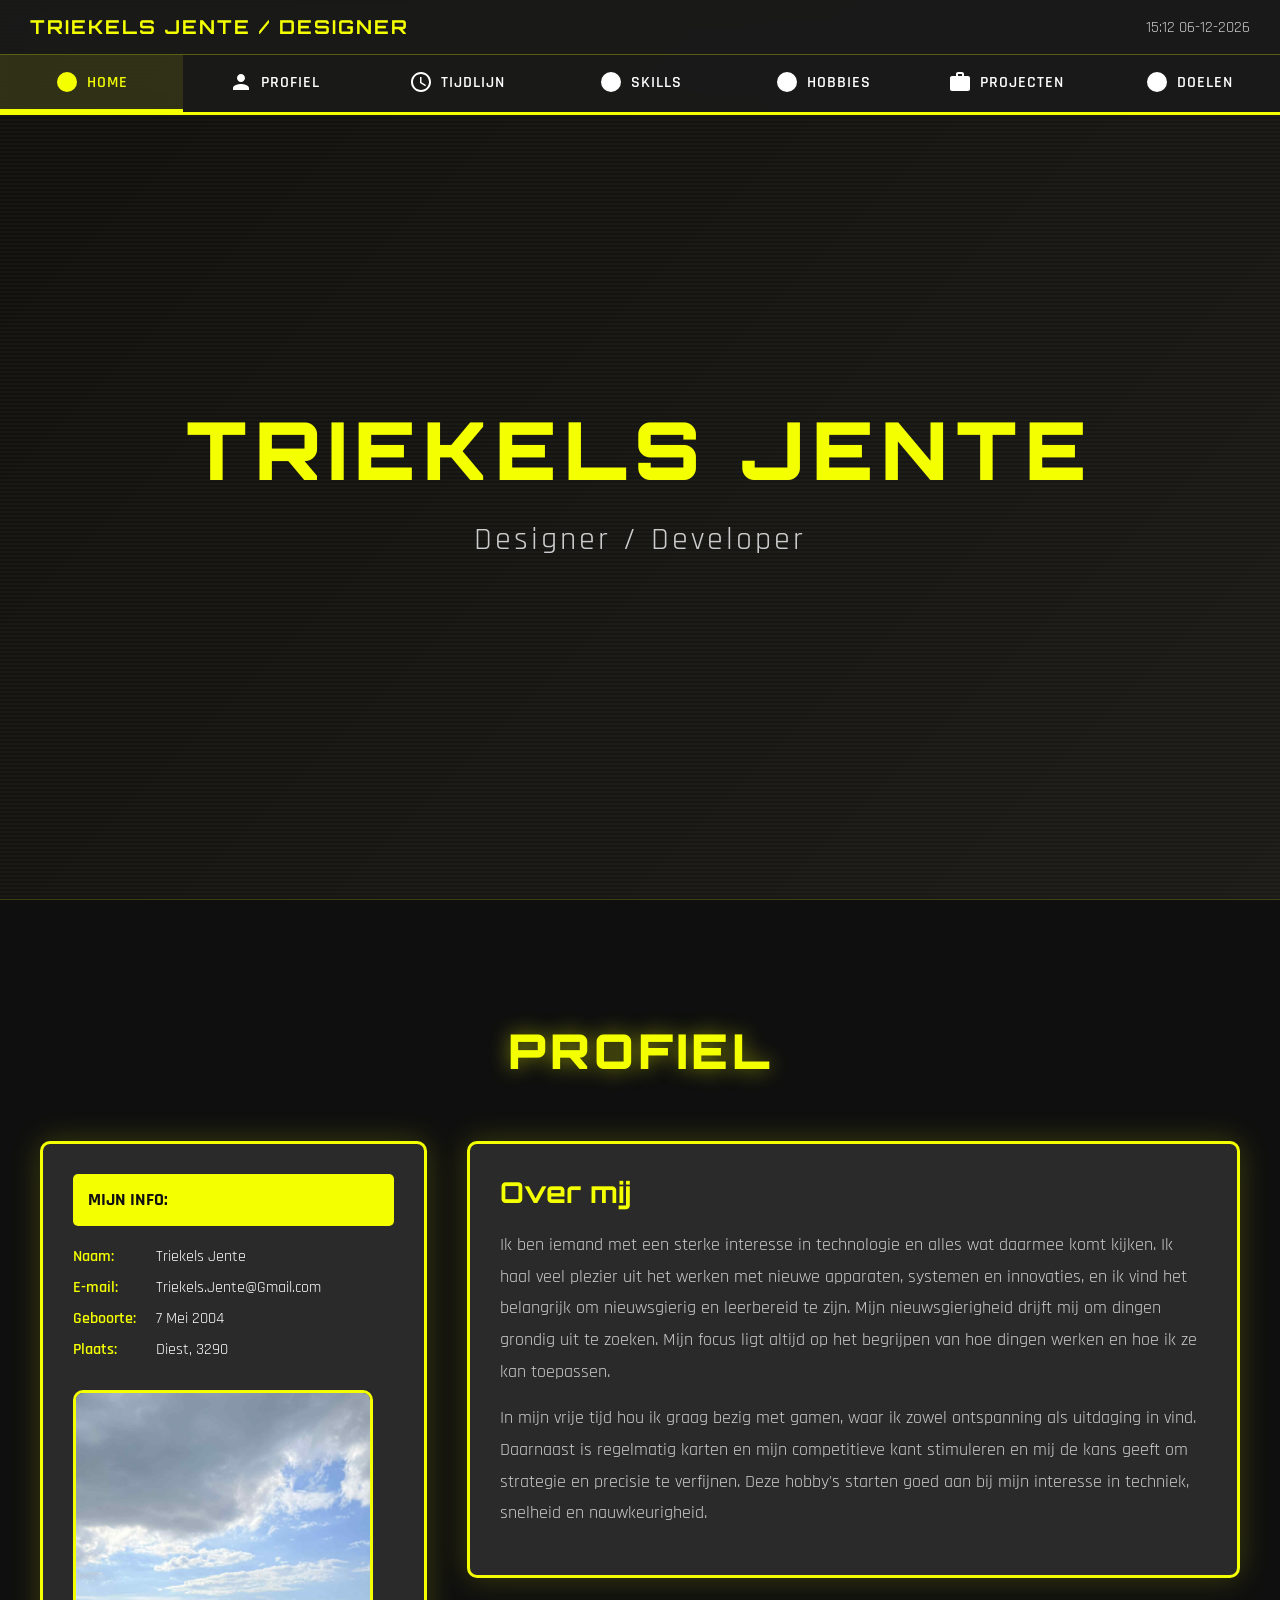
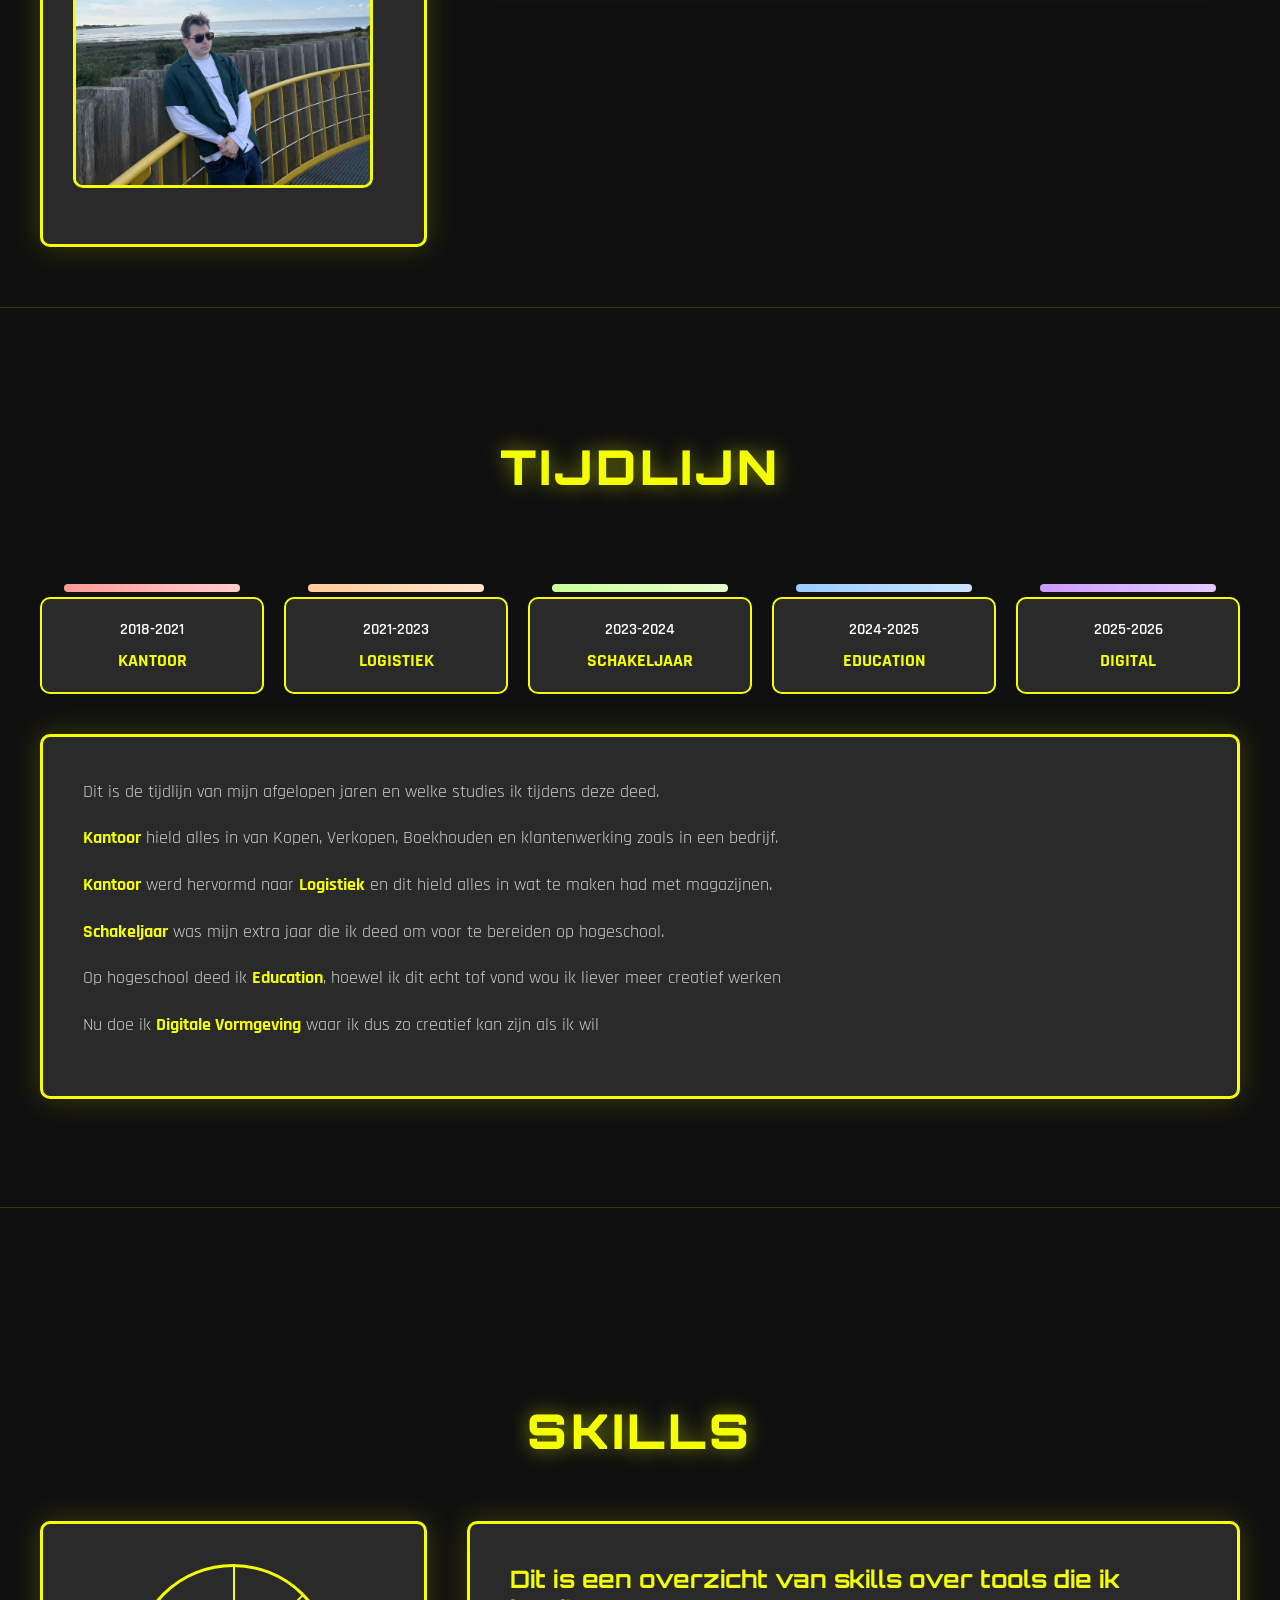
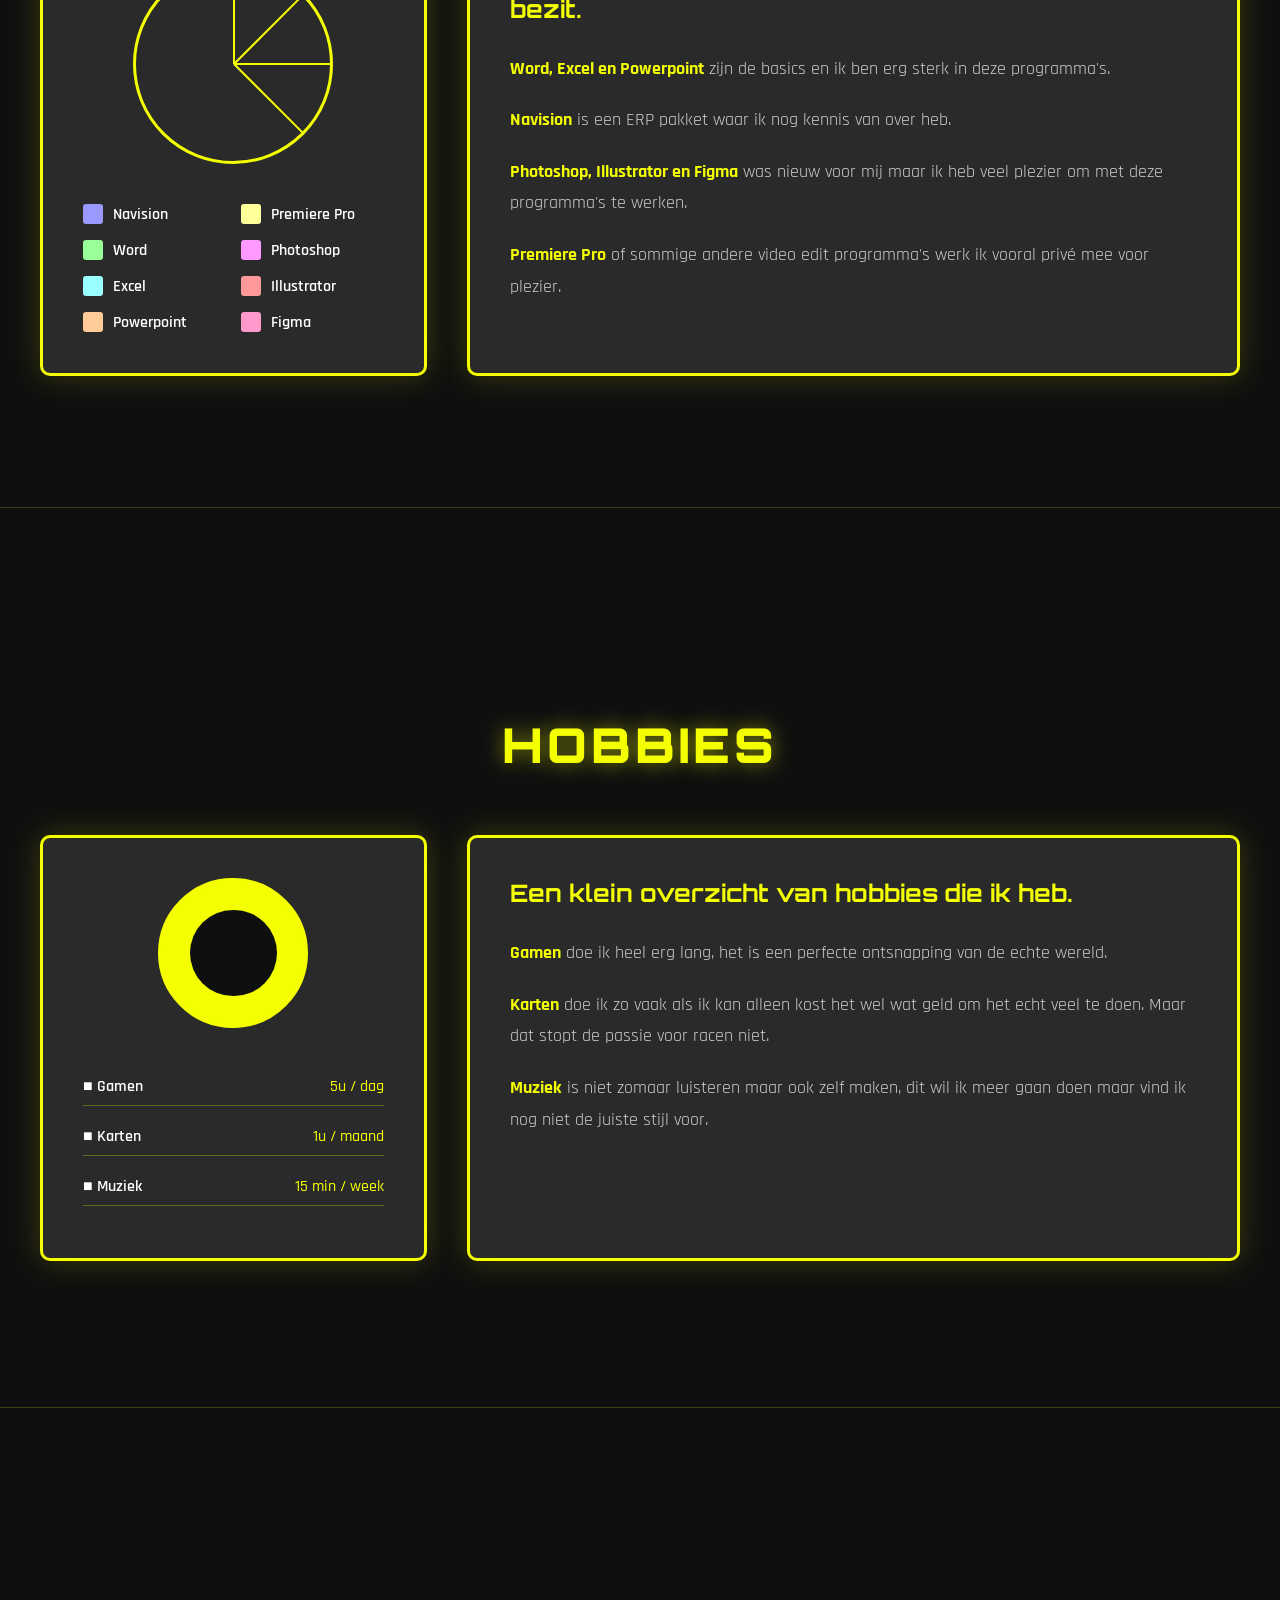
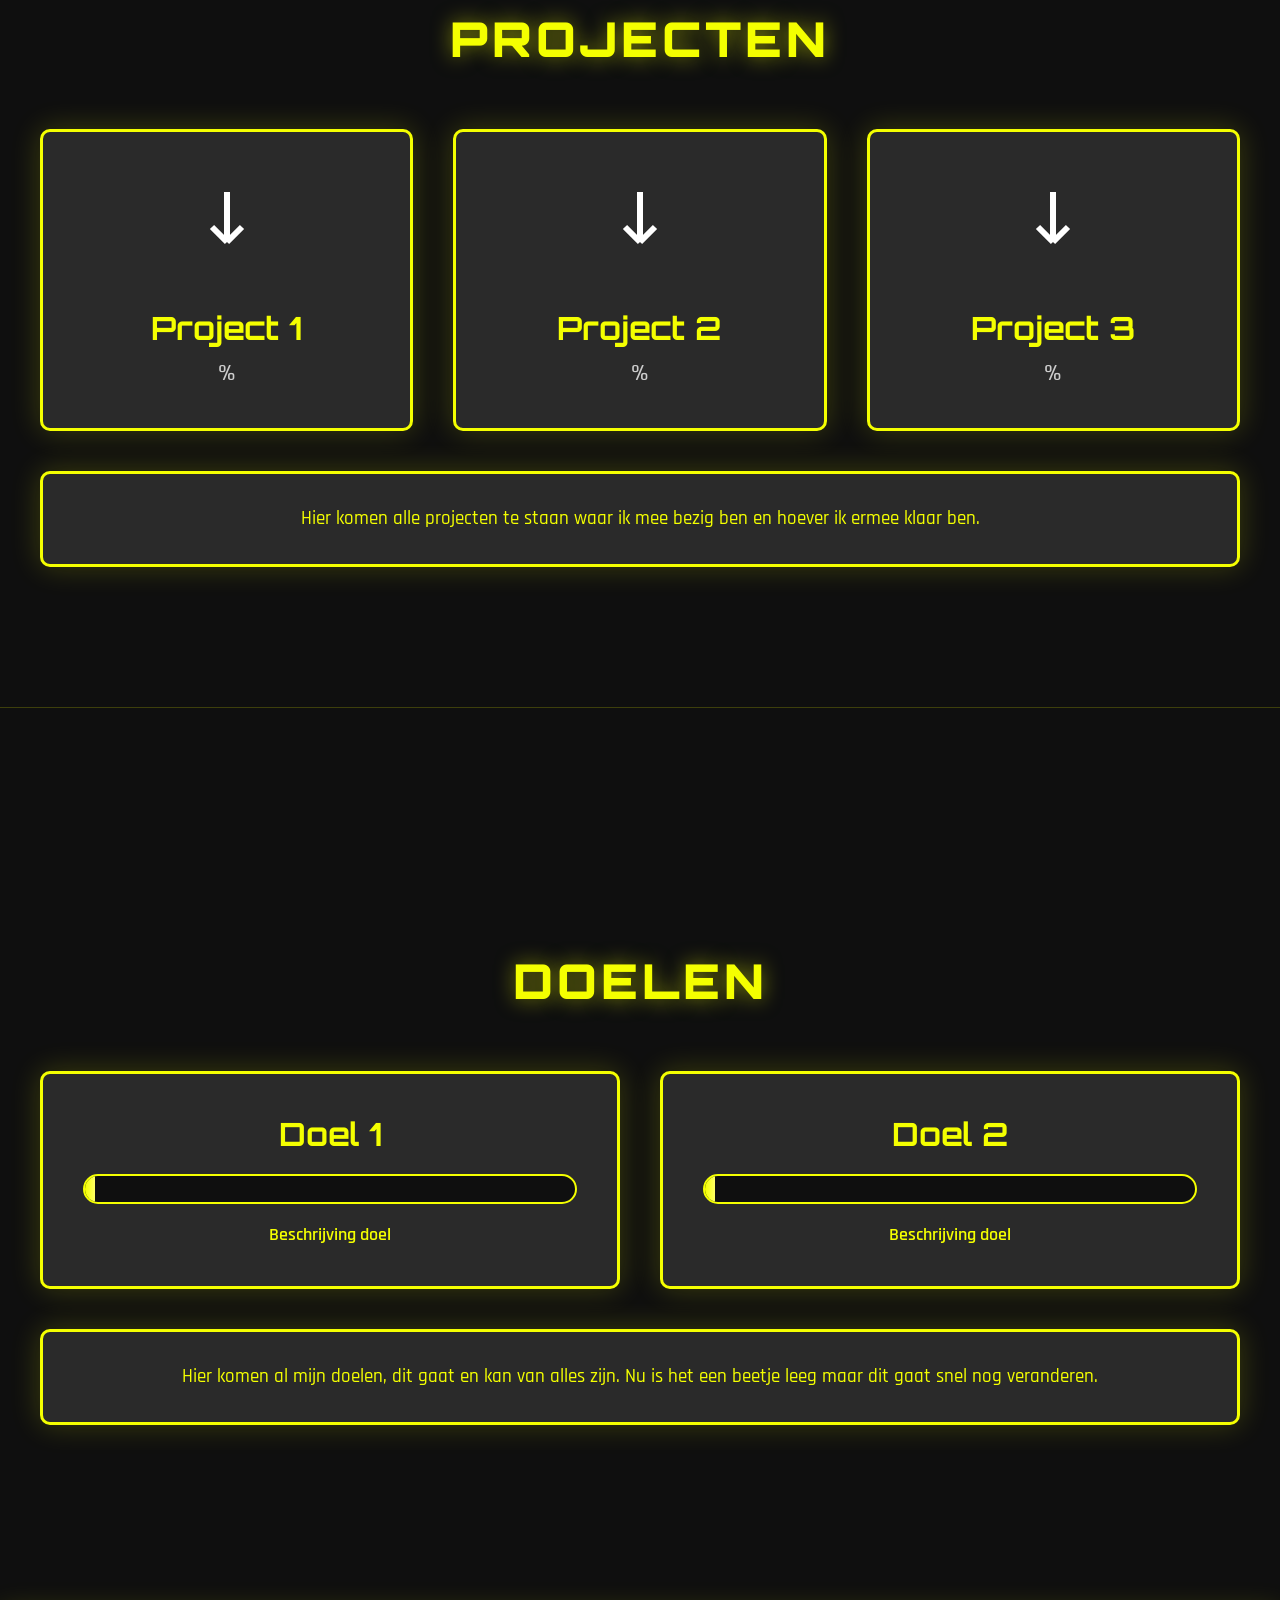
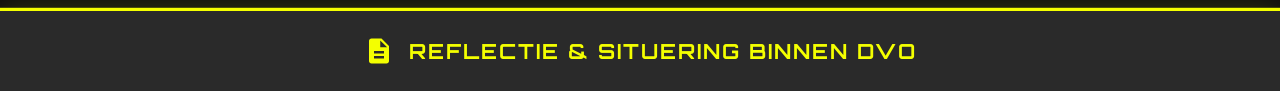
==== commit b05a9a8d: "Footer toegevoegd voor reflectie en situering Extra html bestand voor genoemde reflectie  op genoemd" ====
--- a/index.html
+++ b/index.html
@@ -80,7 +80,7 @@
             <div class="profiel-card about-section">
                 <h3>Over mij</h3>
                 <p>Ik ben iemand met een sterke interesse in technologie en alles wat daarmee komt kijken. Ik haal veel plezier uit het werken met nieuwe apparaten, systemen en innovaties, en ik vind het belangrijk om nieuwsgierig en leerbereid te zijn. Mijn nieuwsgierigheid drijft mij om dingen grondig uit te zoeken. Mijn focus ligt altijd op het begrijpen van hoe dingen werken en hoe ik ze kan toepassen.</p>
-                <p>In mijn vrije tijd hou ik graag bezig met gamen, waar ik zowel ontspanning als uitdaging in vind. Daarnaast is regelmatig kaarten en mijn competitieve kant stimuleert en mij de kans geeft om strategie en precisie te verfijnen. Deze hobby's starten goed aan bij mijn interesse in techniek, snelheid en nauwkeurigheid.</p>
+                <p>In mijn vrije tijd hou ik graag bezig met gamen, waar ik zowel ontspanning als uitdaging in vind. Daarnaast is regelmatig karten en mijn competitieve kant stimuleren en mij de kans geeft om strategie en precisie te verfijnen. Deze hobby's starten goed aan bij mijn interesse in techniek, snelheid en nauwkeurigheid.</p>
             </div>
         </div>
     </div>
@@ -283,6 +283,15 @@
     </div>
 </section>
 
+<footer>
+    <a href="reflectie.html" class="footer-button">
+        <svg class="footer-icon" viewBox="0 0 24 24">
+            <path d="M14 2H6c-1.1 0-1.99.9-1.99 2L4 20c0 1.1.89 2 1.99 2H18c1.1 0 2-.9 2-2V8l-6-6zm2 16H8v-2h8v2zm0-4H8v-2h8v2zm-3-5V3.5L18.5 9H13z"/>
+        </svg>
+        Reflectie & Situering binnen DVO
+    </a>
+</footer>
+
 <script src="javascript.js"></script>
 </body>
 </html>
--- a/stijl.css
+++ b/stijl.css
@@ -746,4 +746,56 @@
     .doelen-grid {
         grid-template-columns: 1fr;
     }
+}
+
+footer {
+    background: var(--darker-bg);
+    padding: 0;
+    border-top: 3px solid var(--neon-yellow);
+}
+
+.footer-button {
+    display: flex;
+    align-items: center;
+    justify-content: center;
+    gap: 15px;
+    padding: 25px 40px;
+    background: var(--card-bg);
+    color: var(--neon-yellow);
+    text-decoration: none;
+    font-family: 'Orbitron', sans-serif;
+    font-size: 1.3rem;
+    font-weight: 700;
+    text-transform: uppercase;
+    letter-spacing: 2px;
+    transition: all 0.3s ease;
+    border: none;
+    box-shadow: 0 0 30px rgba(244, 255, 0, 0.2);
+}
+
+.footer-button:hover {
+    background: var(--neon-yellow);
+    color: var(--darker-bg);
+    box-shadow: 0 0 50px rgba(244, 255, 0, 0.5);
+    transform: translateY(-3px);
+}
+
+.footer-icon {
+    width: 30px;
+    height: 30px;
+    fill: currentColor;
+}
+
+@media (max-width: 768px) {
+    .footer-button {
+        font-size: 1rem;
+        padding: 20px 30px;
+        flex-direction: column;
+        gap: 10px;
+    }
+
+    .footer-icon {
+        width: 24px;
+        height: 24px;
+    }
 }
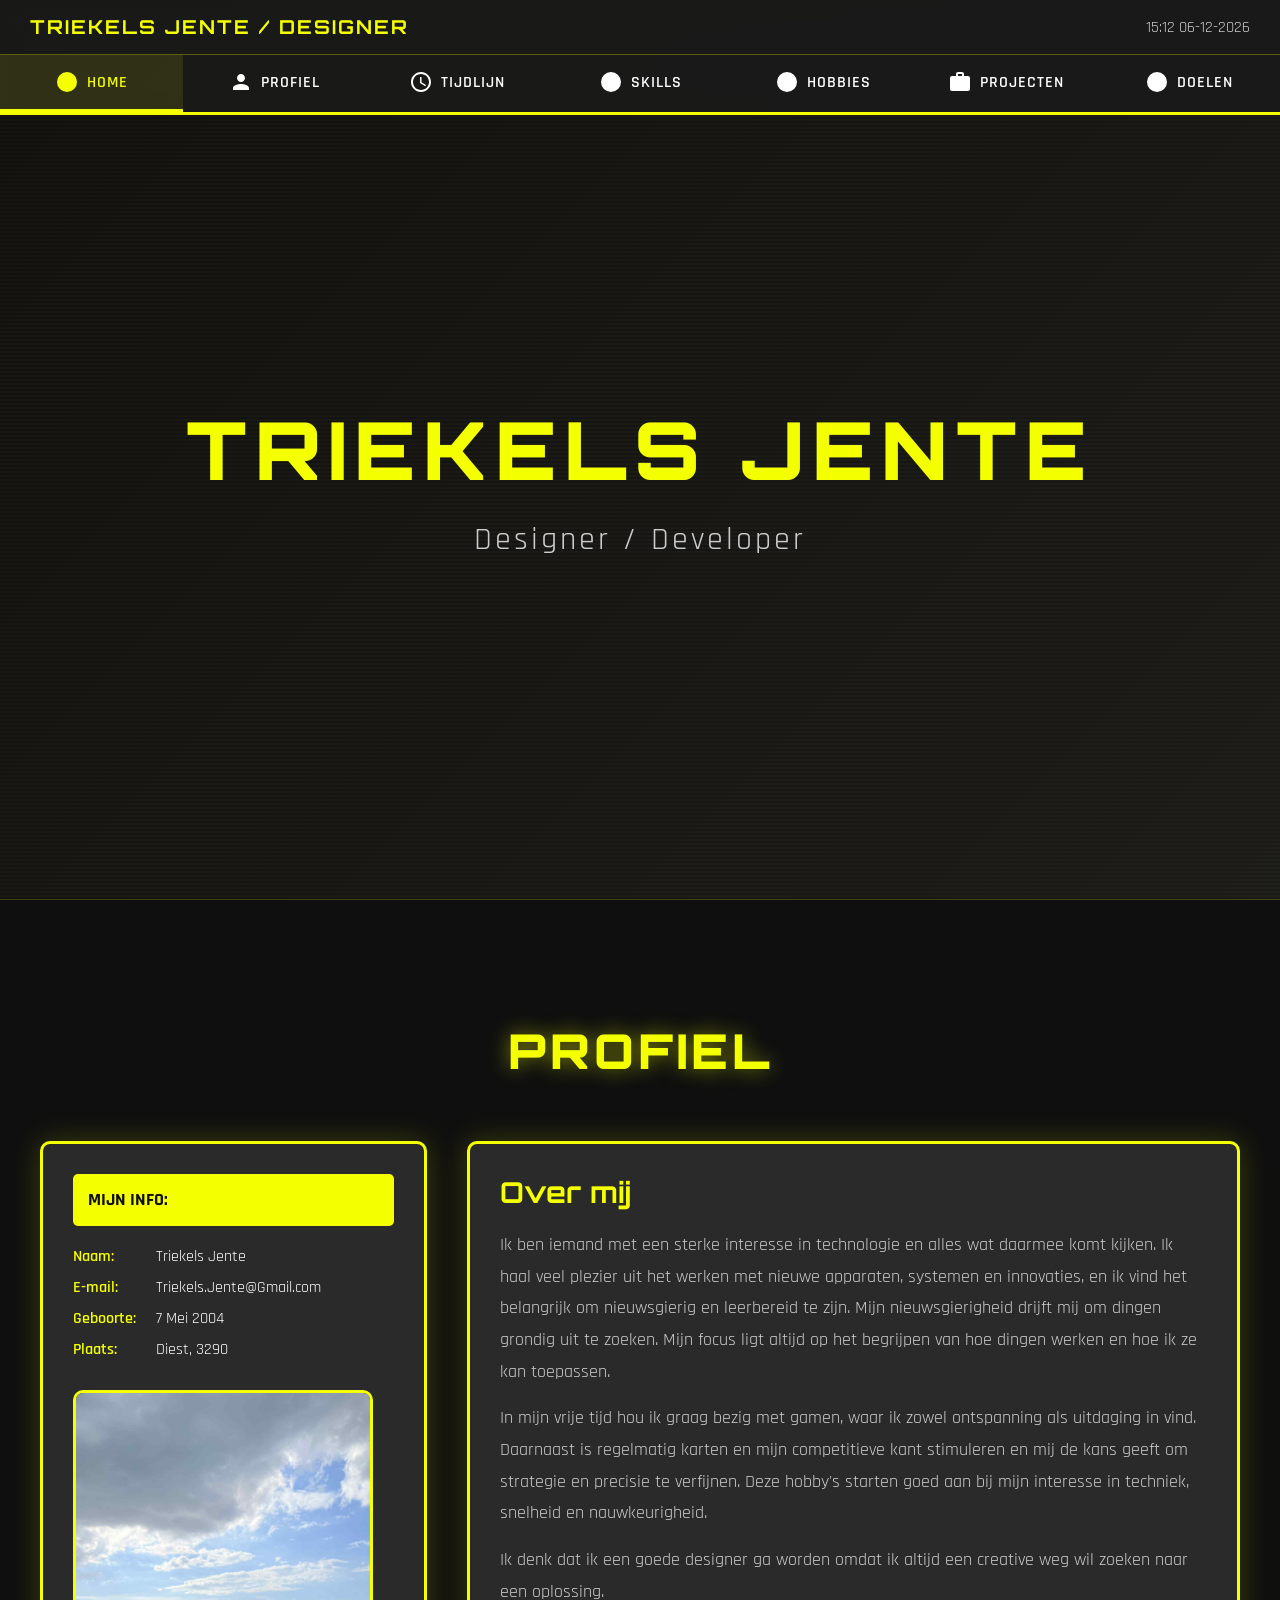
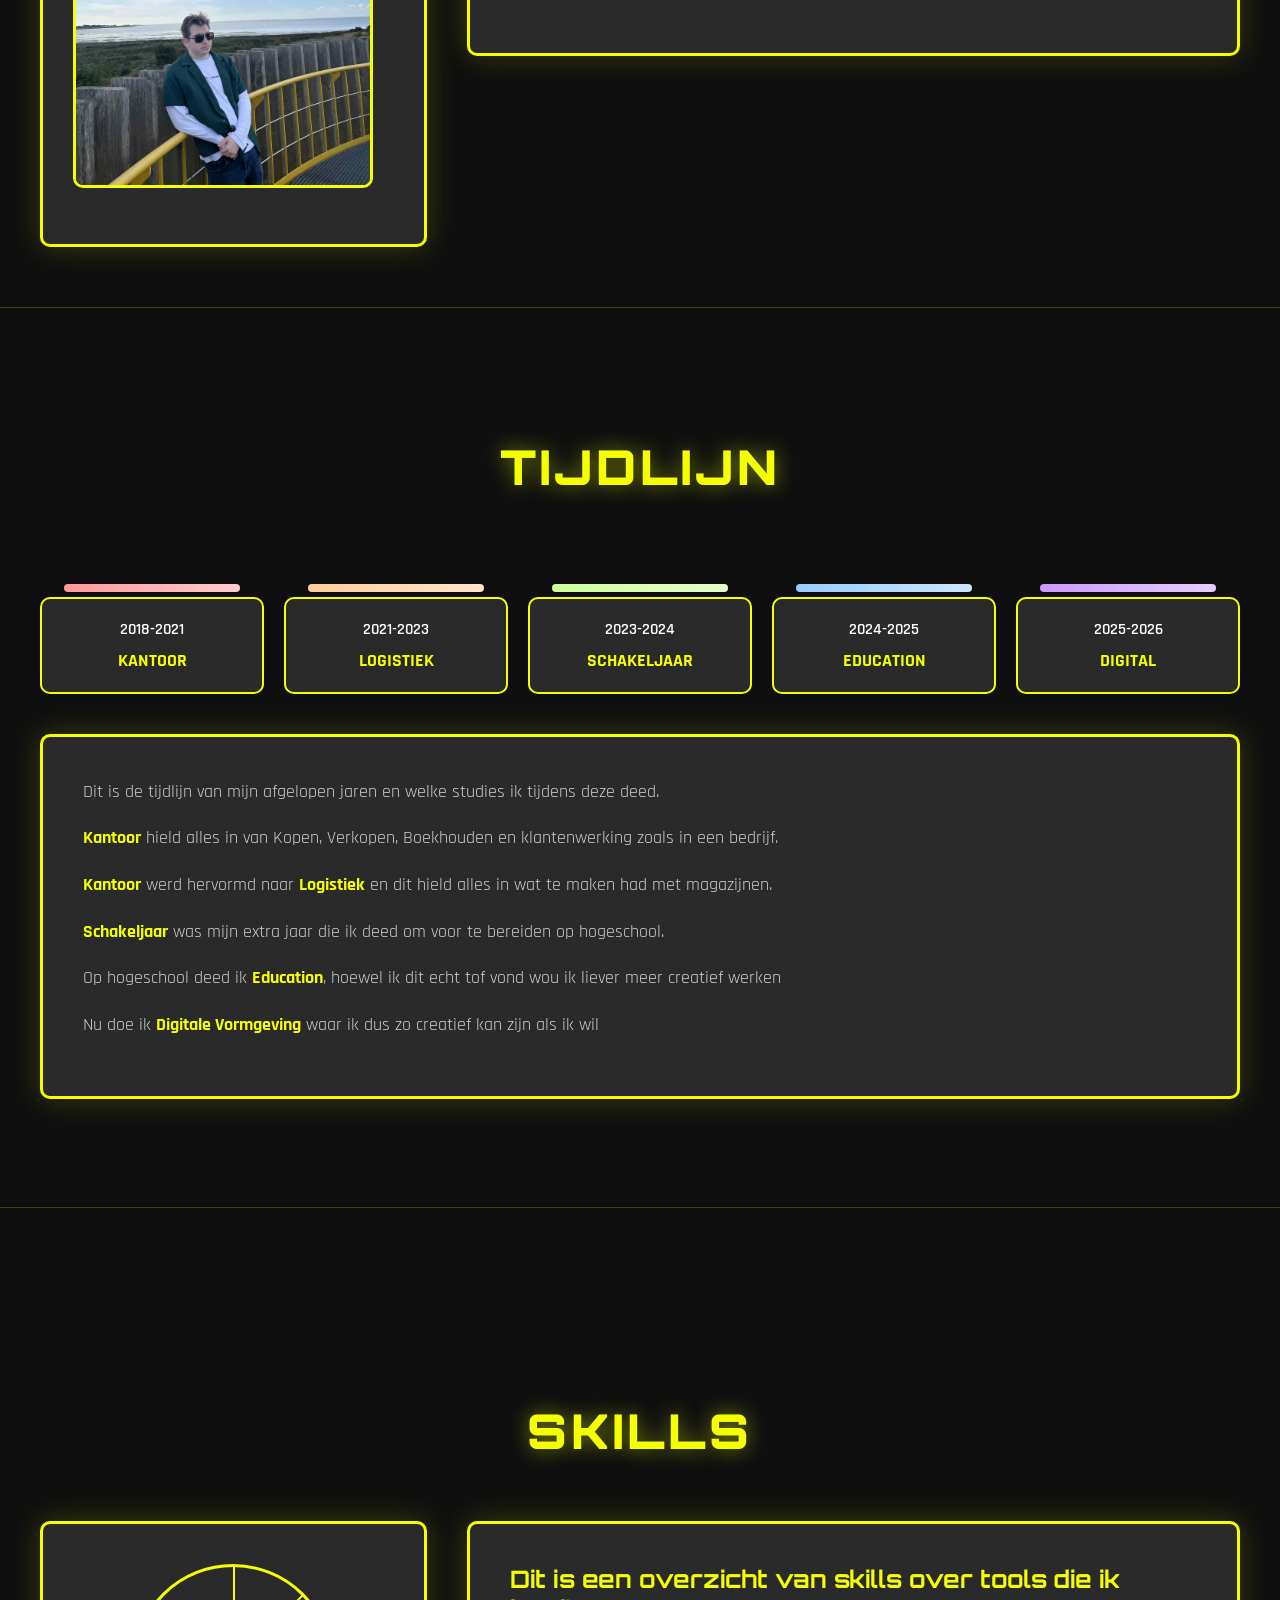
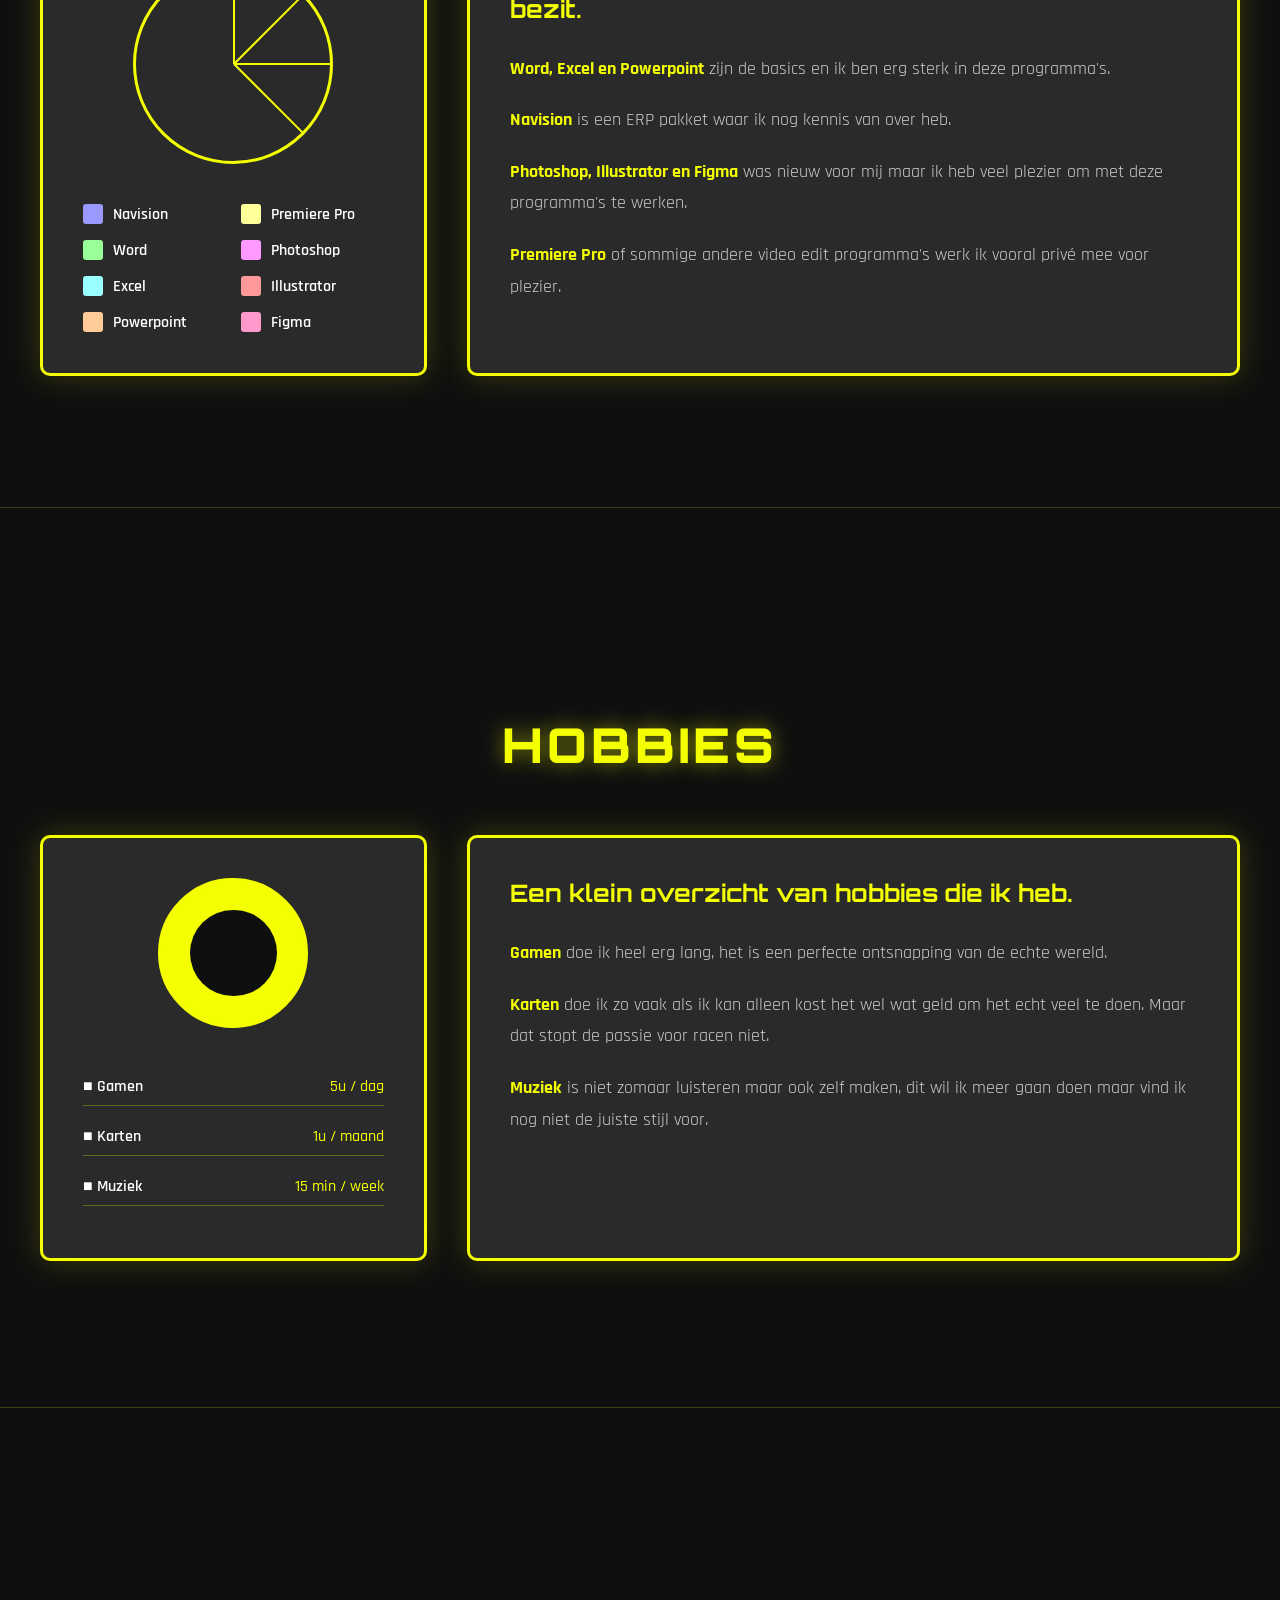
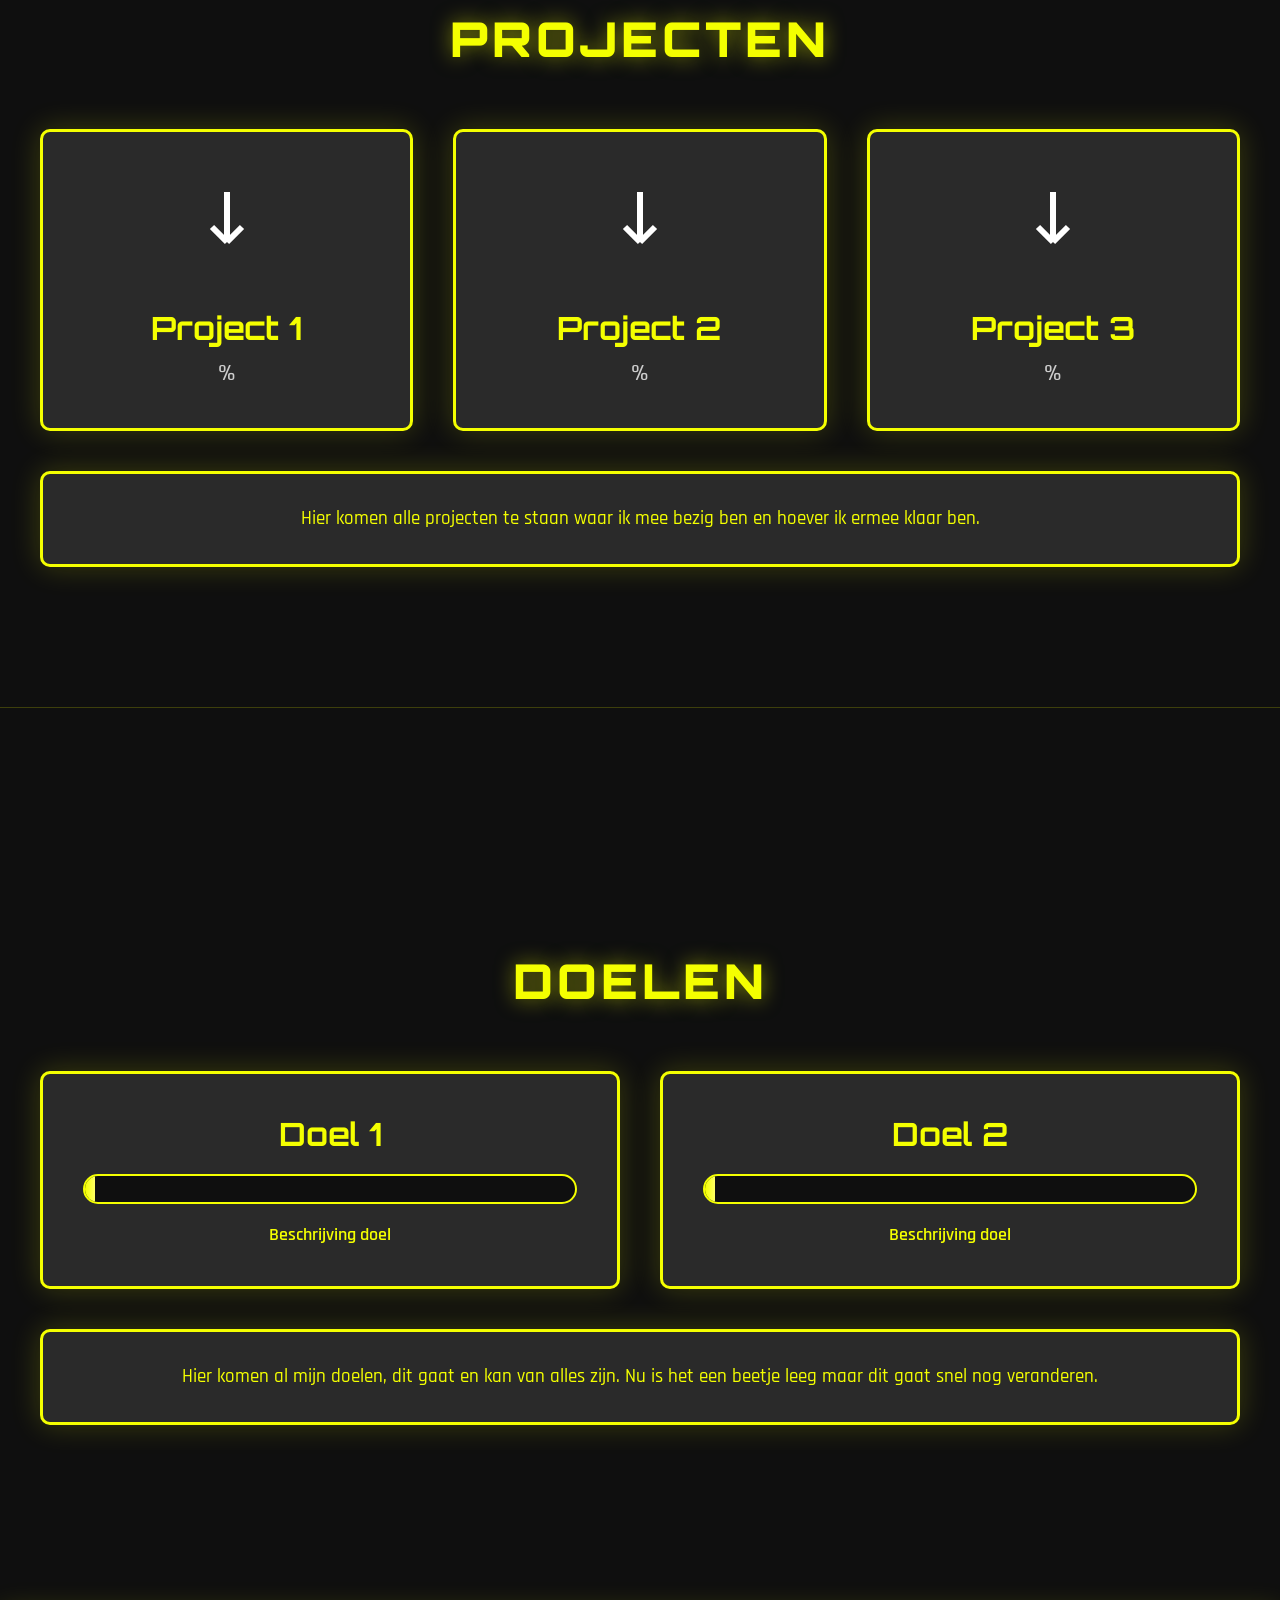
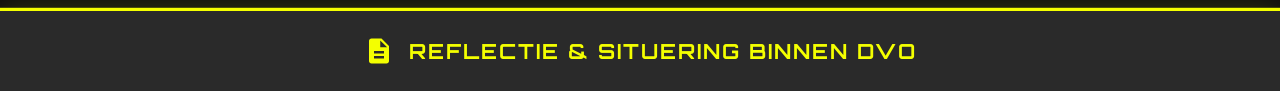
==== commit 64c7195d: "Refactors" ====
--- a/index.html
+++ b/index.html
@@ -81,6 +81,7 @@
                 <h3>Over mij</h3>
                 <p>Ik ben iemand met een sterke interesse in technologie en alles wat daarmee komt kijken. Ik haal veel plezier uit het werken met nieuwe apparaten, systemen en innovaties, en ik vind het belangrijk om nieuwsgierig en leerbereid te zijn. Mijn nieuwsgierigheid drijft mij om dingen grondig uit te zoeken. Mijn focus ligt altijd op het begrijpen van hoe dingen werken en hoe ik ze kan toepassen.</p>
                 <p>In mijn vrije tijd hou ik graag bezig met gamen, waar ik zowel ontspanning als uitdaging in vind. Daarnaast is regelmatig karten en mijn competitieve kant stimuleren en mij de kans geeft om strategie en precisie te verfijnen. Deze hobby's starten goed aan bij mijn interesse in techniek, snelheid en nauwkeurigheid.</p>
+                <p>Ik denk dat ik een goede designer ga worden omdat ik altijd een creative weg wil zoeken naar een oplossing.</p>
             </div>
         </div>
     </div>
@@ -284,7 +285,7 @@
 </section>
 
 <footer>
-    <a href="reflectie.html" class="footer-button">
+    <a href="portfolio/" class="footer-button">
         <svg class="footer-icon" viewBox="0 0 24 24">
             <path d="M14 2H6c-1.1 0-1.99.9-1.99 2L4 20c0 1.1.89 2 1.99 2H18c1.1 0 2-.9 2-2V8l-6-6zm2 16H8v-2h8v2zm0-4H8v-2h8v2zm-3-5V3.5L18.5 9H13z"/>
         </svg>
